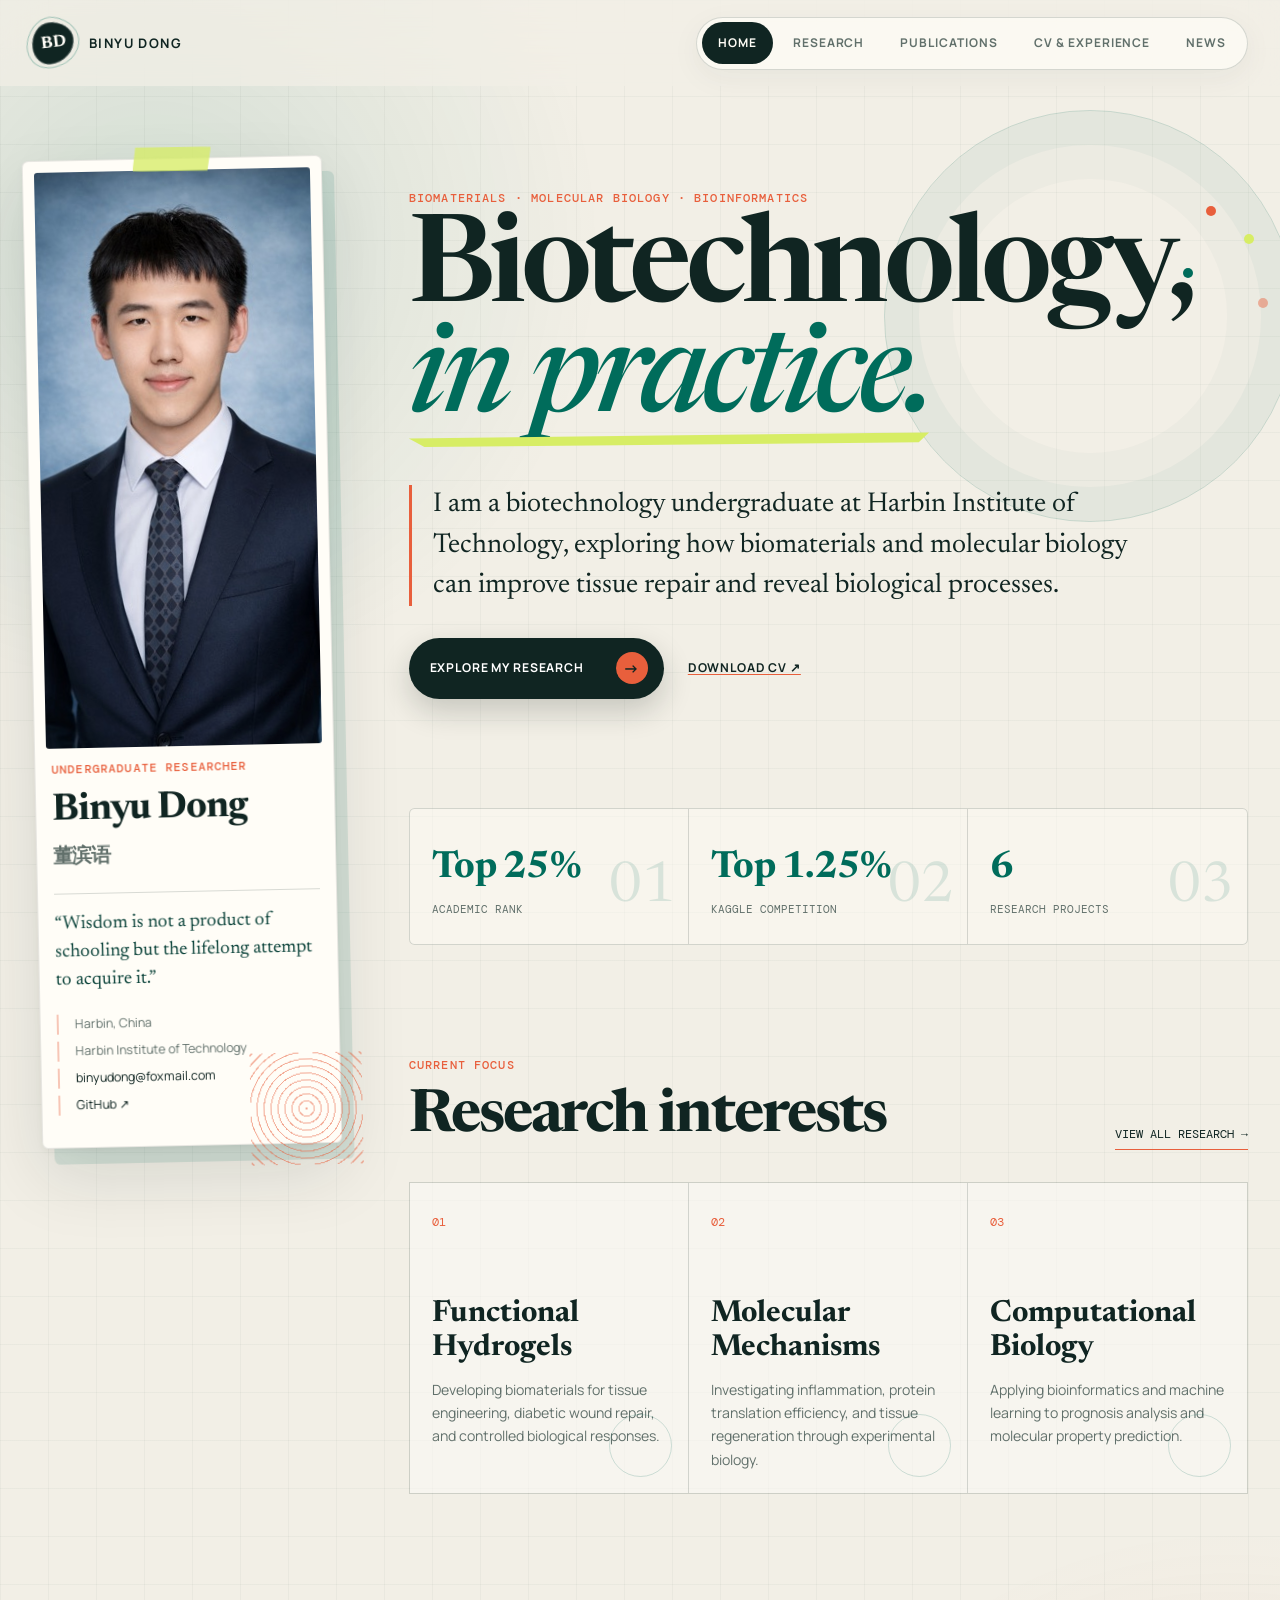
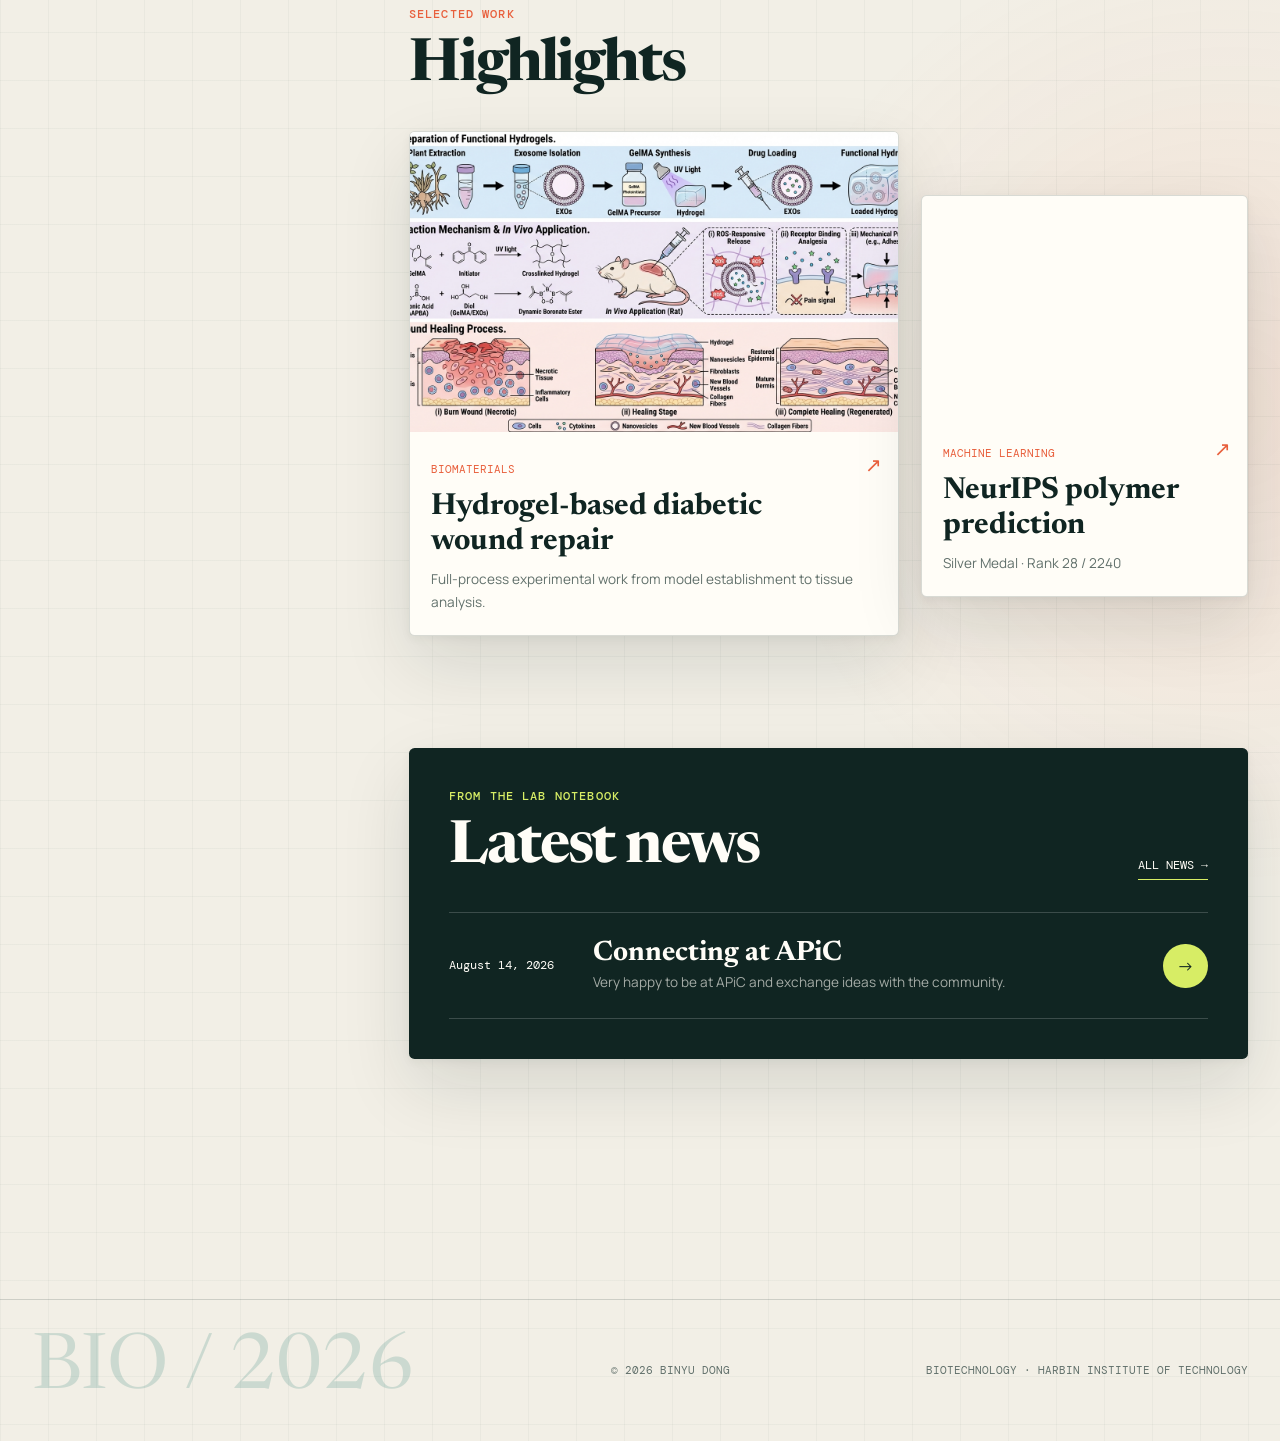
==== index.html @ d3695cc6 "Add research projects from interview deck" ====
<!doctype html>
<html lang="en">
<head>
  <meta charset="utf-8">
  <meta name="viewport" content="width=device-width, initial-scale=1">
  <title>Binyu Dong | Academic Portfolio</title>
  <meta name="description" content="Binyu Dong's academic portfolio in biomaterials, molecular biology, and bioinformatics.">
  <link rel="preconnect" href="https://fonts.googleapis.com">
  <link rel="preconnect" href="https://fonts.gstatic.com" crossorigin>
  <link href="https://fonts.googleapis.com/css2?family=DM+Mono:wght@300;400;500&family=Manrope:wght@400;500;600;700&family=Newsreader:opsz,wght@6..72,500;6..72,600&display=swap" rel="stylesheet">
  <link rel="stylesheet" href="static/css/academicons.css">
  <link rel="stylesheet" href="static/css/design.css">
  <link rel="icon" type="image/svg+xml" href="static/picture/icon.svg">
</head>
<body>
  <a class="skip-link" href="#content">Skip to content</a>
  <header class="site-header">
    <nav class="site-nav" aria-label="Main navigation">
      <a class="site-brand active" href="index.html"><span class="brand-mark">BD</span><span>Binyu Dong</span></a>
      <div class="nav-links">
        <a class="active" href="index.html">Home</a>
        <a href="research.html">Research</a>
        <a href="publications.html">Publications</a>
        <a href="resume.html">CV & Experience</a>
        <a href="news.html">News</a>
      </div>
    </nav>
  </header>

  <main id="content" class="home-shell">
    <aside class="profile-card">
      <img src="static/picture/person-small.jpg" alt="Binyu Dong" width="384" height="576" fetchpriority="high">
      <div>
        <p class="eyebrow">Undergraduate Researcher</p>
        <h2>Binyu Dong<br><span>董滨语</span></h2>
        <p class="profile-quote">“Wisdom is not a product of schooling but the lifelong attempt to acquire it.”</p>
        <ul class="profile-details">
          <li>Harbin, China</li>
          <li>Harbin Institute of Technology</li>
          <li><a href="mailto:binyudong@foxmail.com">binyudong@foxmail.com</a></li>
          <li><a href="https://github.com/eughu">GitHub ↗</a></li>
        </ul>
      </div>
    </aside>

    <article class="home-content">
      <section class="hero">
        <p class="section-kicker">Biomaterials · Molecular Biology · Bioinformatics</p>
        <h1>Biotechnology,<br><em>in practice.</em></h1>
        <p class="hero-lead">I am a biotechnology undergraduate at Harbin Institute of Technology, exploring how biomaterials and molecular biology can improve tissue repair and reveal biological processes.</p>
        <div class="hero-actions">
          <a class="primary-button" href="research.html">Explore my research <span>→</span></a>
          <a class="text-button" href="static/files/Binyu_Dong_CV.pdf">Download CV ↗</a>
        </div>
      </section>

      <section class="stat-strip" aria-label="Academic highlights">
        <div><strong>Top 25%</strong><span>Academic rank</span></div>
        <div><strong>Top 1.25%</strong><span>Kaggle competition</span></div>
        <div><strong>6</strong><span>Research projects</span></div>
      </section>

      <section class="home-section">
        <div class="section-heading">
          <div><p class="section-kicker">Current focus</p><h2>Research interests</h2></div>
          <a href="research.html">View all research →</a>
        </div>
        <div class="interest-grid">
          <article class="interest-card"><span>01</span><h3>Functional Hydrogels</h3><p>Developing biomaterials for tissue engineering, diabetic wound repair, and controlled biological responses.</p></article>
          <article class="interest-card"><span>02</span><h3>Molecular Mechanisms</h3><p>Investigating inflammation, protein translation efficiency, and tissue regeneration through experimental biology.</p></article>
          <article class="interest-card"><span>03</span><h3>Computational Biology</h3><p>Applying bioinformatics and machine learning to prognosis analysis and molecular property prediction.</p></article>
        </div>
      </section>

      <section class="home-section">
        <div class="section-heading">
          <div><p class="section-kicker">Selected work</p><h2>Highlights</h2></div>
        </div>
        <div class="feature-grid">
          <a class="feature-card feature-main" href="research.html#hydrogel">
            <img src="static/picture/hydrogel_experiment.png" alt="Hydrogel wound repair workflow" loading="lazy" decoding="async">
            <div><span>Biomaterials</span><h3>Hydrogel-based diabetic wound repair</h3><p>Full-process experimental work from model establishment to tissue analysis.</p></div>
          </a>
          <a class="feature-card" href="research.html#kaggle">
            <img src="static/picture/kaggle_pipeline.png" alt="Polymer molecular property prediction pipeline" loading="lazy" decoding="async">
            <div><span>Machine Learning</span><h3>NeurIPS polymer prediction</h3><p>Silver Medal · Rank 28 / 2240</p></div>
          </a>
        </div>
      </section>

      <section class="home-section latest-preview">
        <div class="section-heading">
          <div><p class="section-kicker">From the lab notebook</p><h2>Latest news</h2></div>
          <a href="news.html">All news →</a>
        </div>
        <a class="news-preview-card" href="news.html#apic"><time datetime="2026-08-14">August 14, 2026</time><div><h3>Connecting at APiC</h3><p>Very happy to be at APiC and exchange ideas with the community.</p></div><span>→</span></a>
      </section>
    </article>
  </main>

  <footer class="site-footer"><span>© 2026 Binyu Dong</span><span>Biotechnology · Harbin Institute of Technology</span></footer>
  <button id="back-to-top" type="button" aria-label="Back to top">↑ Top</button>
  <script src="static/js/design.js"></script>
</body>
</html>
---- static/css/design.css ----
:root {
  --paper: #f4f0e8; --bright: #fbfaf6; --ink: #17211f; --muted: #68736e;
  --line: #d7d5ca; --teal: #0a675c; --dark-teal: #07473f; --coral: #db6849;
  --display: "Newsreader", Georgia, serif; --sans: "Manrope", sans-serif; --mono: "DM Mono", monospace;
  --shadow: 0 22px 60px rgba(23,33,31,.11);
}
* { box-sizing: border-box; }
html { overflow-x: hidden; scroll-behavior: smooth; background: var(--paper); }
body { overflow-x: hidden; margin: 0; color: var(--ink); background: radial-gradient(circle at 8% 3%,rgba(10,103,92,.1),transparent 25rem),radial-gradient(circle at 95% 72%,rgba(219,104,73,.08),transparent 28rem),var(--paper); font-family: var(--sans); font-size: 17px; line-height: 1.72; }
body::before { position: fixed; inset: 0; z-index: -1; opacity: .32; content: ""; pointer-events: none; background-image: url("data:image/svg+xml,%3Csvg viewBox='0 0 160 160' xmlns='http://www.w3.org/2000/svg'%3E%3Cfilter id='n'%3E%3CfeTurbulence type='fractalNoise' baseFrequency='.8' numOctaves='3' stitchTiles='stitch'/%3E%3C/filter%3E%3Crect width='100%25' height='100%25' filter='url(%23n)' opacity='.08'/%3E%3C/svg%3E"); }
::selection { color: var(--bright); background: var(--teal); }
a { color: var(--teal); text-underline-offset: .2em; }
img { display: block; max-width: 100%; }
.skip-link { position: fixed; top: -5rem; left: 1rem; z-index: 100; padding: .7rem 1rem; color: white; background: var(--ink); }
.skip-link:focus { top: 0; }

.site-header { position: sticky; top: 0; z-index: 20; background: rgba(244,240,232,.88); border-bottom: 1px solid rgba(23,33,31,.1); backdrop-filter: blur(16px); }
.site-nav { display: flex; max-width: 1320px; min-height: 72px; margin: auto; padding: 0 32px; align-items: center; justify-content: space-between; }
.site-brand { display: flex; gap: .75rem; align-items: center; color: var(--ink); font-size: .82rem; font-weight: 700; letter-spacing: .07em; text-decoration: none; text-transform: uppercase; }
.brand-mark { display: grid; width: 2.25rem; height: 2.25rem; place-items: center; color: var(--bright); background: var(--teal); border-radius: 50%; font-family: var(--display); font-size: 1.05rem; letter-spacing: 0; }
.nav-links { display: flex; gap: 2rem; }
.nav-links a { position: relative; padding: 1.35rem 0; color: var(--muted); font-size: .75rem; font-weight: 700; letter-spacing: .08em; text-decoration: none; text-transform: uppercase; }
.nav-links a::after { position: absolute; right: 0; bottom: 0; left: 0; height: 2px; background: var(--coral); content: ""; transform: scaleX(0); transition: transform 180ms ease; }
.nav-links a:hover,.nav-links a.active { color: var(--ink); }
.nav-links a.active::after,.nav-links a:hover::after { transform: scaleX(1); }

.home-shell { display: grid; grid-template-columns: 290px minmax(0,1fr); gap: 5rem; max-width: 1320px; margin: auto; padding: 5rem 32px 8rem; }
.profile-card { position: sticky; top: 6.8rem; align-self: start; overflow: hidden; padding: .85rem 1rem 1.4rem; background: var(--bright); border: 1px solid rgba(23,33,31,.1); border-radius: 10rem 10rem 1.2rem 1.2rem; box-shadow: var(--shadow); }
.profile-card::after { position: absolute; right: -2rem; bottom: -2rem; width: 7rem; height: 7rem; background: repeating-radial-gradient(circle,var(--coral) 0 1px,transparent 1px 7px); content: ""; opacity: .25; }
.profile-card img { width: 100%; aspect-ratio: 1/1.18; object-fit: cover; object-position: center 19%; border-radius: 10rem 10rem .8rem .8rem; }
.profile-card > div { padding: .8rem .3rem 0; }
.profile-card h2 { margin: 0 0 1rem; font-family: var(--display); font-size: 2rem; line-height: 1.12; }
.profile-card h2 span { color: var(--muted); font-size: 1.25rem; }
.eyebrow,.section-kicker { margin: 0 0 .7rem; color: var(--coral); font-family: var(--mono); font-size: .72rem; font-weight: 500; letter-spacing: .1em; line-height: 1.5; text-transform: uppercase; }
.profile-quote { padding-top: 1rem; color: var(--dark-teal); border-top: 1px solid var(--line); font-family: var(--display); font-size: 1.18rem; line-height: 1.5; }
.profile-details { position: relative; z-index: 1; margin: 1.2rem 0 0; padding: 0; list-style: none; color: var(--muted); font-size: .78rem; line-height: 1.6; }
.profile-details li { margin: .45rem 0; }
.profile-details a { color: var(--ink); text-decoration: none; }

.hero { min-height: 590px; padding-top: 1.2rem; }
.hero h1,.page-hero h1 { margin: 0; font-family: var(--display); font-size: clamp(5rem,9vw,8rem); font-weight: 600; letter-spacing: -.045em; line-height: .9; }
.hero h1 em { color: var(--teal); font-weight: 500; }
.hero-lead { max-width: 760px; margin: 3rem 0 2rem; font-family: var(--display); font-size: 1.7rem; line-height: 1.48; }
.hero-actions { display: flex; gap: 1.5rem; align-items: center; }
.primary-button { display: inline-flex; gap: 2rem; align-items: center; justify-content: space-between; padding: .9rem 1rem .9rem 1.3rem; color: white; background: var(--ink); border-radius: 3rem; font-size: .76rem; font-weight: 700; letter-spacing: .07em; text-decoration: none; text-transform: uppercase; box-shadow: 0 12px 30px rgba(23,33,31,.2); }
.primary-button span { display: grid; width: 2rem; height: 2rem; place-items: center; color: var(--ink); background: var(--coral); border-radius: 50%; font-size: 1rem; }
.primary-button:hover { background: var(--teal); }
.text-button { color: var(--ink); font-size: .76rem; font-weight: 700; letter-spacing: .07em; text-transform: uppercase; }
.stat-strip { display: grid; grid-template-columns: repeat(3,1fr); margin: 0 0 7rem; border-block: 1px solid var(--line); }
.stat-strip div { padding: 1.5rem 1rem; border-right: 1px solid var(--line); }
.stat-strip div:last-child { border: 0; }
.stat-strip strong,.stat-strip span { display: block; }
.stat-strip strong { color: var(--teal); font-family: var(--display); font-size: 2rem; }
.stat-strip span { color: var(--muted); font-family: var(--mono); font-size: .7rem; line-height: 1.45; text-transform: uppercase; }
.home-section { margin-bottom: 7rem; }
.section-heading { display: flex; margin-bottom: 2rem; align-items: end; justify-content: space-between; }
.section-heading h2 { margin: 0; font-family: var(--display); font-size: 3.7rem; line-height: 1.08; }
.section-heading > a { color: var(--ink); font-family: var(--mono); font-size: .72rem; text-transform: uppercase; }
.interest-grid { display: grid; grid-template-columns: repeat(3,1fr); gap: 1rem; }
.interest-card { min-height: 260px; padding: 1.4rem; background: rgba(251,250,246,.55); border: 1px solid var(--line); border-radius: 1rem; transition: transform 180ms ease,background 180ms ease; }
.interest-card:hover { background: var(--bright); transform: translateY(-5px); }
.interest-card span { color: var(--coral); font-family: var(--mono); font-size: .72rem; }
.interest-card h3 { margin: 4rem 0 .8rem; font-family: var(--display); font-size: 1.9rem; line-height: 1.1; }
.interest-card p { margin: 0; color: var(--muted); font-size: .88rem; line-height: 1.65; }
.feature-grid { display: grid; grid-template-columns: 1.5fr 1fr; gap: 1rem; }
.feature-card { overflow: hidden; color: var(--ink); background: var(--bright); border: 1px solid var(--line); border-radius: 1rem; text-decoration: none; box-shadow: var(--shadow); }
.feature-card img { width: 100%; height: 220px; object-fit: cover; }
.feature-main img { height: 300px; }
.feature-card div { padding: 1.3rem; }
.feature-card span { color: var(--coral); font-family: var(--mono); font-size: .7rem; text-transform: uppercase; }
.feature-card h3 { margin: .5rem 0; font-family: var(--display); font-size: 1.9rem; line-height: 1.15; }
.feature-card p { margin: 0; color: var(--muted); font-size: .85rem; }
.news-preview-card { display: grid; grid-template-columns: 120px 1fr auto; gap: 1.5rem; padding: 1.5rem 0; align-items: center; color: var(--ink); border-block: 1px solid var(--line); text-decoration: none; }
.news-preview-card time { font-family: var(--mono); font-size: .72rem; }
.news-preview-card h3,.news-preview-card p { margin: 0; }
.news-preview-card h3 { font-family: var(--display); font-size: 1.75rem; line-height: 1.2; }
.news-preview-card p { color: var(--muted); font-size: .85rem; }

.content-shell { max-width: 1220px; margin: auto; padding: 6rem 32px 8rem; }
.page-hero { display: grid; min-height: 330px; padding: 3rem 0; align-content: center; border-bottom: 1px solid var(--line); }
.page-hero h1 { font-size: clamp(5rem,11vw,8.5rem); line-height: .9; }
.page-hero > p:last-child { max-width: 650px; margin: 2rem 0 0 auto; color: var(--muted); font-family: var(--display); font-size: 1.55rem; line-height: 1.5; }
.project { display: grid; grid-template-columns: 210px minmax(0,1fr); gap: 3.5rem; padding: 4.5rem 0; border-bottom: 1px solid var(--line); scroll-margin-top: 80px; }
.project-meta { color: var(--muted); font-family: var(--mono); font-size: 1rem; line-height: 1.65; text-transform: uppercase; }
.project-meta span { display: grid; width: 2.55rem; height: 2.55rem; margin-bottom: 1.15rem; place-items: center; color: white; background: var(--teal); border-radius: 50%; font-size: .82rem; }
.project-meta p { margin: 0 0 .75rem; }
.project-meta strong { color: var(--coral); font-size: .9em; letter-spacing: .02em; }
.project-body h2,.news-entry h2 { margin: 0 0 .8rem; font-family: var(--display); font-size: clamp(2.7rem,5vw,4.4rem); letter-spacing: -.035em; line-height: 1.05; }
.project-role { color: var(--teal); font-family: var(--mono); font-size: .75rem; line-height: 1.55; text-transform: uppercase; }
.project-body > p:not(.project-role),.project-body ul { max-width: 700px; }
.project-body li::marker { color: var(--coral); }
.project-facts { display: grid; grid-template-columns: repeat(2,minmax(0,1fr)); gap: 0; max-width: 820px; margin: 1.5rem 0 0; border: 1px solid var(--line); border-radius: 1rem; overflow: hidden; }
.project-facts p { min-height: 125px; margin: 0; padding: 1.2rem; color: var(--muted); border-right: 1px solid var(--line); border-bottom: 1px solid var(--line); font-size: .9rem; line-height: 1.6; }
.project-facts p:nth-child(2n) { border-right: 0; }
.project-facts p:nth-last-child(-n+2) { border-bottom: 0; }
.project-facts b { display: block; margin-bottom: .45rem; color: var(--coral); font-family: var(--mono); font-size: .68rem; letter-spacing: .07em; text-transform: uppercase; }
.evidence-links { display: flex; gap: .7rem; flex-wrap: wrap; margin-top: 1.25rem; }
.evidence-links a { padding: .55rem .9rem; color: var(--dark-teal); background: rgba(251,250,246,.7); border: 1px solid var(--line); border-radius: 2rem; font-family: var(--mono); font-size: .68rem; text-decoration: none; text-transform: uppercase; }
.evidence-links a:hover { color: white; background: var(--teal); border-color: var(--teal); }
.project-body figure { margin: 2.5rem 0 0; padding: .6rem; background: var(--bright); border: 1px solid var(--line); border-radius: 1rem; box-shadow: var(--shadow); }
.project-body figure img { width: 100%; border-radius: .6rem; }
.project-body figcaption { padding: .8rem .5rem .3rem; color: var(--muted); font-family: var(--mono); font-size: .72rem; line-height: 1.5; }
.resume-hero { grid-template-columns: 1fr auto; align-items: end; }
.resume-hero h1 { font-size: clamp(5rem,10vw,8rem); line-height: .9; }
.resume-section { display: grid; grid-template-columns: 230px 1fr; gap: 3rem; padding: 5rem 0; border-bottom: 1px solid var(--line); }
.resume-label span { color: var(--coral); font-family: var(--mono); font-size: .72rem; }
.resume-label h2 { margin: .5rem 0; font-family: var(--display); font-size: 2.55rem; line-height: 1.1; }
.resume-item { display: grid; grid-template-columns: 1fr auto; gap: 1rem; }
.resume-item h3,.skill-grid h3 { margin: 0; font-family: var(--display); font-size: 2rem; line-height: 1.15; }
.resume-item p { margin: .2rem 0; color: var(--muted); }
.resume-item time { font-family: var(--mono); font-size: .72rem; }
.timeline article { display: grid; grid-template-columns: 190px 1fr; gap: 1.5rem; padding: 1.5rem 0; border-bottom: 1px solid var(--line); }
.timeline article:first-child { padding-top: 0; }
.timeline time { color: var(--coral); font-family: var(--mono); font-size: .72rem; line-height: 1.55; text-transform: uppercase; }
.timeline h3,.timeline p { margin: 0; }
.timeline h3 { font-family: var(--display); font-size: 1.55rem; line-height: 1.2; }
.timeline p { margin-top: .4rem; color: var(--muted); font-size: .88rem; }
.compact-list article { display: grid; grid-template-columns: 1fr 1.4fr; gap: 1rem; padding: 1.2rem 0; border-bottom: 1px solid var(--line); }
.compact-list article:first-child { padding-top: 0; }
.compact-list span { color: var(--muted); font-size: .88rem; }
.skill-grid { display: grid; grid-template-columns: repeat(2,1fr); gap: 1rem; }
.skill-grid article { padding: 1.3rem; background: rgba(251,250,246,.55); border: 1px solid var(--line); border-radius: 1rem; }
.skill-grid p { margin-bottom: 0; color: var(--muted); font-size: .88rem; line-height: 1.65; }
.news-entry { display: grid; grid-template-columns: 180px 1fr; gap: 3rem; padding: 6rem 0; border-bottom: 1px solid var(--line); scroll-margin-top: 80px; }
.news-date time,.news-date span { display: block; font-family: var(--mono); font-size: .72rem; line-height: 1.55; text-transform: uppercase; }
.news-date span { margin-top: .5rem; color: var(--coral); }
.news-entry article > p { max-width: 760px; color: var(--muted); font-size: 1.05rem; }
.news-images { display: grid; grid-template-columns: repeat(2,1fr); gap: 1rem; margin-top: 2rem; }
.news-images img { width: 100%; height: 300px; object-fit: cover; background: var(--bright); border: 1px solid var(--line); border-radius: 1rem; box-shadow: var(--shadow); }
.logo-images img { padding: 2rem; object-fit: contain; }
.news-main-figure { max-width: 940px; margin: 2.5rem 0 0; }
.news-main-figure img { width: 100%; background: var(--bright); border: 1px solid var(--line); border-radius: 1rem; box-shadow: var(--shadow); }
.news-main-figure figcaption { margin-top: .8rem; color: var(--muted); font-family: var(--mono); font-size: .72rem; line-height: 1.55; }
.publication-list { padding: 4.5rem 0 1rem; }
.publication-card { display: grid; grid-template-columns: 150px minmax(0,1fr); gap: 3rem; padding: 2rem 0 3rem; border-bottom: 1px solid var(--line); }
.publication-year { color: var(--coral); font-family: var(--mono); font-size: .78rem; letter-spacing: .08em; line-height: 1.5; text-transform: uppercase; }
.publication-type { display: inline-flex; width: fit-content; margin: 0 0 1rem; padding: .45rem .75rem; color: var(--dark-teal); background: rgba(10,103,92,.09); border: 1px solid rgba(10,103,92,.18); border-radius: 2rem; font-family: var(--mono); font-size: .66rem; letter-spacing: .06em; text-transform: uppercase; }
.publication-body h2,.paper-citation h2 { max-width: 930px; margin: 0 0 1rem; font-family: var(--display); font-size: clamp(2.2rem,4.8vw,4.2rem); letter-spacing: -.035em; line-height: 1.06; }
.publication-body h2 a { color: var(--ink); text-decoration-thickness: 1px; text-underline-offset: .16em; }
.publication-authors,.publication-summary,.publication-note { max-width: 790px; color: var(--muted); }
.publication-authors { margin-top: 0; color: var(--ink); }
.publication-summary { font-size: 1.04rem; }
.paper-actions { display: flex; gap: .75rem; flex-wrap: wrap; margin-top: 1.5rem; }
.paper-actions a { display: inline-flex; align-items: center; min-height: 2.35rem; padding: .52rem .9rem; color: var(--dark-teal); background: rgba(251,250,246,.72); border: 1px solid var(--line); border-radius: 2rem; font-family: var(--mono); font-size: .68rem; letter-spacing: .04em; text-decoration: none; text-transform: uppercase; }
.paper-actions a:hover { color: white; background: var(--teal); border-color: var(--teal); }
.publication-hero .paper-actions { margin-top: 2rem; }
.publication-section { padding: 4.5rem 0; border-bottom: 1px solid var(--line); scroll-margin-top: 80px; }
.paper-citation p { max-width: 850px; }
.key-points { display: grid; grid-template-columns: repeat(3,1fr); gap: 1rem; }
.key-points article { padding: 1.3rem; background: rgba(251,250,246,.58); border: 1px solid var(--line); border-radius: 1rem; }
.key-points span { color: var(--coral); font-family: var(--mono); font-size: .72rem; }
.key-points h3 { margin: 2.5rem 0 .8rem; font-family: var(--display); font-size: 1.8rem; line-height: 1.12; }
.key-points p { margin: 0; color: var(--muted); font-size: .9rem; line-height: 1.65; }
.figure-showcase figure { margin: 0; padding: .65rem; background: var(--bright); border: 1px solid var(--line); border-radius: 1rem; box-shadow: var(--shadow); }
.figure-showcase img { width: 100%; border-radius: .6rem; }
.figure-showcase figcaption { padding: .8rem .35rem .25rem; color: var(--muted); font-family: var(--mono); font-size: .72rem; line-height: 1.55; }
.abstract-panel { max-width: 980px; }
.abstract-panel p:last-child { color: var(--muted); font-family: var(--display); font-size: 1.45rem; line-height: 1.55; }
.site-footer { display: flex; max-width: 1320px; margin: auto; padding: 2rem 32px; justify-content: space-between; color: var(--muted); border-top: 1px solid var(--line); font-family: var(--mono); font-size: .7rem; text-transform: uppercase; }
#back-to-top { position: fixed; right: 1.5rem; bottom: 1.5rem; z-index: 30; display: none; padding: .7rem 1rem; color: white; background: var(--teal); border: 0; border-radius: 3rem; box-shadow: 0 10px 30px rgba(7,71,63,.28); font-family: var(--mono); font-size: .72rem; cursor: pointer; }
.reveal { opacity: 0; transform: translateY(16px); transition: opacity 600ms ease,transform 600ms ease; }
.reveal.in-view { opacity: 1; transform: none; }

@media (max-width: 850px) {
  .site-nav { padding-inline: 20px; }
  .nav-links { gap: 1.2rem; overflow-x: auto; }
  .nav-links a { white-space: nowrap; }
  .home-shell { grid-template-columns: 1fr; gap: 3rem; padding-top: 2rem; }
  .profile-card { position: static; display: grid; grid-template-columns: 140px 1fr; gap: 1rem; border-radius: 1rem; }
  .profile-card::after { display: none; }
  .profile-card img { height: 170px; border-radius: .8rem; }
  .hero { min-height: auto; padding: 2rem 0 5rem; }
  .interest-grid { grid-template-columns: 1fr; }
  .interest-card { min-height: auto; }
  .interest-card h3 { margin-top: 2rem; }
  .project,.resume-section,.news-entry { grid-template-columns: 1fr; gap: 1.5rem; }
  .publication-card { grid-template-columns: 1fr; gap: 1rem; }
  .key-points { grid-template-columns: 1fr; }
  .resume-hero { grid-template-columns: 1fr; gap: 2rem; }
}
@media (max-width: 600px) {
  body { font-size: 16px; line-height: 1.68; }
  .site-nav { display: block; padding: .7rem 1rem 0; }
  .site-brand { margin-bottom: .3rem; }
  .nav-links { gap: 1.3rem; }
  .nav-links a { padding: .65rem 0 .8rem; font-size: .68rem; letter-spacing: .06em; }
  .home-shell,.content-shell { padding-inline: 1rem; }
  .profile-card { grid-template-columns: 95px 1fr; }
  .profile-card img { height: 120px; }
  .profile-card .profile-quote,.profile-card .profile-details { display: none; }
  .hero h1 { font-size: clamp(3rem,14.5vw,3.4rem); line-height: 1; letter-spacing: -.04em; }
  .hero-lead { font-size: 1.35rem; line-height: 1.52; }
  .hero-actions { align-items: start; flex-direction: column; }
  .stat-strip { margin-bottom: 5rem; }
  .stat-strip div { padding: 1rem .4rem; }
  .stat-strip strong { font-size: 1.5rem; line-height: 1.15; }
  .stat-strip span { font-size: .62rem; }
  .feature-grid,.news-images,.skill-grid { grid-template-columns: 1fr; }
  .feature-main img,.feature-card img { height: 210px; }
  .section-heading { gap: 1rem; align-items: start; flex-direction: column; }
  .section-heading h2 { font-size: 2.8rem; line-height: 1.08; }
  .news-preview-card { grid-template-columns: 1fr auto; }
  .news-preview-card time { grid-column: 1/-1; }
  .page-hero { min-height: 260px; padding: 2.5rem 0; }
  .page-hero h1 { font-size: 4rem; line-height: .95; }
  .page-hero > p:last-child { margin-left: 0; font-size: 1.2rem; line-height: 1.5; }
  .project,.resume-section,.news-entry { padding: 3.25rem 0; }
  .publication-section,.publication-list { padding: 3.25rem 0; }
  .project-body h2,.news-entry h2 { overflow-wrap: anywhere; font-size: 2.45rem; line-height: 1.1; }
  .publication-body h2,.paper-citation h2 { overflow-wrap: anywhere; font-size: 2.4rem; line-height: 1.1; }
  .project-facts { grid-template-columns: 1fr; }
  .project-facts p,.project-facts p:nth-child(2n),.project-facts p:nth-last-child(-n+2) { min-height: auto; border-right: 0; border-bottom: 1px solid var(--line); }
  .project-facts p:last-child { border-bottom: 0; }
  .timeline article { grid-template-columns: 1fr; gap: .5rem; }
  .compact-list article { grid-template-columns: 1fr; }
  .news-images img { height: 230px; }
  .site-footer { gap: 1rem; flex-direction: column; }
}
@media (max-width: 420px) {
  .site-nav { display: grid; grid-template-columns: 1fr; padding: .6rem .75rem 0; }
  .site-brand { margin: 0 0 .4rem; font-size: .75rem; }
  .brand-mark { width: 2rem; height: 2rem; }
  .nav-links { display: grid; grid-template-columns: repeat(2,minmax(0,1fr)); gap: 0; width: 100%; overflow: visible; border-top: 1px solid var(--line); }
  .nav-links a { padding: .6rem .25rem; text-align: center; white-space: normal; }
  .hero h1 { font-size: clamp(2.75rem,14vw,3.2rem); overflow-wrap: anywhere; }
  .stat-strip { grid-template-columns: 1fr; }
  .stat-strip div { border-right: 0; border-bottom: 1px solid var(--line); }
  .stat-strip div:last-child { border-bottom: 0; }
}
@media (prefers-reduced-motion: reduce) { *,*::before,*::after { scroll-behavior: auto !important; transition-duration: .01ms !important; } .reveal { opacity: 1; transform: none; } }

/* 2026 visual refresh — an editorial field notebook for life science */
:root {
  --paper: #f2efe6;
  --bright: #fffdf7;
  --ink: #102522;
  --muted: #61706b;
  --line: rgba(16, 37, 34, .16);
  --teal: #006c5b;
  --dark-teal: #063f36;
  --coral: #e85f3c;
  --acid: #d7ed65;
  --shadow: 0 28px 70px rgba(16, 37, 34, .12), 0 3px 10px rgba(16, 37, 34, .05);
}

html::before {
  position: fixed;
  top: 0;
  left: 0;
  z-index: 80;
  width: var(--scroll-progress, 0%);
  height: 3px;
  background: var(--coral);
  content: "";
  pointer-events: none;
}

body {
  background:
    linear-gradient(rgba(16, 37, 34, .035) 1px, transparent 1px),
    linear-gradient(90deg, rgba(16, 37, 34, .035) 1px, transparent 1px),
    radial-gradient(circle at 12% 8%, rgba(0, 108, 91, .13), transparent 28rem),
    radial-gradient(circle at 96% 66%, rgba(232, 95, 60, .1), transparent 30rem),
    var(--paper);
  background-size: 48px 48px, 48px 48px, auto, auto, auto;
}

.site-header {
  border-bottom: 0;
  background: rgba(242, 239, 230, .72);
  backdrop-filter: blur(22px) saturate(125%);
}

.site-nav { min-height: 86px; }
.site-brand { gap: .9rem; letter-spacing: .11em; }
.brand-mark {
  position: relative;
  width: 2.65rem;
  height: 2.65rem;
  background: var(--ink);
  border-radius: 45% 55% 62% 38% / 56% 44% 56% 44%;
  box-shadow: inset 0 0 0 1px rgba(255,255,255,.24);
  transform: rotate(-7deg);
}
.brand-mark::after {
  position: absolute;
  inset: -5px;
  border: 1px solid rgba(0,108,91,.32);
  border-radius: inherit;
  content: "";
  transform: rotate(15deg);
}
.nav-links {
  gap: .25rem;
  padding: .3rem;
  background: rgba(255,253,247,.64);
  border: 1px solid var(--line);
  border-radius: 99px;
  box-shadow: 0 8px 30px rgba(16,37,34,.05);
}
.nav-links a { padding: .65rem 1rem; border-radius: 99px; }
.nav-links a::after { display: none; }
.nav-links a:hover,.nav-links a.active { color: var(--bright); background: var(--ink); }

.home-shell { grid-template-columns: 300px minmax(0,1fr); gap: clamp(3rem,6vw,6.5rem); padding-top: 4.5rem; }
.profile-card {
  overflow: visible;
  padding: .7rem .7rem 1.55rem;
  border-radius: .4rem;
  box-shadow: 12px 16px 0 rgba(0,108,91,.12), var(--shadow);
  transform: rotate(-1.2deg);
}
.profile-card::before {
  position: absolute;
  top: -13px;
  left: 50%;
  z-index: 2;
  width: 78px;
  height: 26px;
  background: rgba(215,237,101,.76);
  content: "";
  transform: translateX(-50%) rotate(2deg);
  clip-path: polygon(3% 8%,100% 0,96% 92%,0 100%);
}
.profile-card::after { right: -1.4rem; bottom: -1.4rem; opacity: .55; }
.profile-card img { aspect-ratio: 4/5; border-radius: .2rem; filter: saturate(.88) contrast(1.04); }
.profile-card h2 { font-size: 2.35rem; letter-spacing: -.03em; }
.profile-details li { padding-left: 1rem; border-left: 2px solid rgba(232,95,60,.35); }

.hero {
  position: relative;
  isolation: isolate;
  min-height: 650px;
  padding-top: 2rem;
}
.hero::before {
  position: absolute;
  top: -3rem;
  right: -3rem;
  z-index: -1;
  width: clamp(220px,32vw,430px);
  aspect-ratio: 1;
  border: 1px solid rgba(0,108,91,.18);
  border-radius: 50%;
  box-shadow: inset 0 0 0 34px rgba(0,108,91,.035), inset 0 0 0 68px rgba(0,108,91,.025);
  content: "";
}
.hero::after {
  position: absolute;
  top: 3rem;
  right: 2rem;
  z-index: -1;
  width: 10px;
  height: 10px;
  background: var(--coral);
  border-radius: 50%;
  box-shadow: 38px 28px 0 var(--acid), -23px 62px 0 var(--teal), 52px 92px 0 rgba(232,95,60,.45);
  content: "";
}
.hero h1,.page-hero h1 { text-wrap: balance; }
.hero h1 { max-width: 900px; font-size: clamp(5.2rem,9.5vw,8.8rem); }
.hero h1 em {
  position: relative;
  display: inline-block;
  color: var(--teal);
}
.hero h1 em::after {
  position: absolute;
  right: 0;
  bottom: -.08em;
  left: 0;
  height: .12em;
  background: var(--acid);
  content: "";
  clip-path: polygon(0 42%,100% 0,98% 68%,3% 100%);
}
.hero-lead { position: relative; padding-left: 1.35rem; border-left: 3px solid var(--coral); }
.primary-button { transition: transform 180ms ease, background 180ms ease, box-shadow 180ms ease; }
.primary-button:hover { box-shadow: 0 16px 34px rgba(0,108,91,.26); transform: translateY(-3px); }
.text-button { text-decoration-color: var(--coral); transition: color 160ms ease; }
.text-button:hover { color: var(--coral); }

.stat-strip { background: rgba(255,253,247,.45); border: 1px solid var(--line); border-radius: .35rem; }
.stat-strip div { position: relative; padding: 1.7rem 1.4rem; }
.stat-strip strong { font-size: 2.35rem; letter-spacing: -.02em; }
.stat-strip div::after { position: absolute; right: .8rem; bottom: .5rem; color: rgba(0,108,91,.13); font-family: var(--display); font-size: 3.5rem; content: "0" counter(stat); }
.stat-strip div:nth-child(1)::after { content: "01"; }
.stat-strip div:nth-child(2)::after { content: "02"; }
.stat-strip div:nth-child(3)::after { content: "03"; }

.section-heading h2 { letter-spacing: -.035em; }
.section-heading > a { padding-bottom: .25rem; border-bottom: 1px solid var(--coral); text-decoration: none; }
.interest-grid { gap: 0; border: 1px solid var(--line); }
.interest-card { position: relative; min-height: 310px; border: 0; border-right: 1px solid var(--line); border-radius: 0; }
.interest-card:last-child { border-right: 0; }
.interest-card::after {
  position: absolute;
  right: 1rem;
  bottom: 1rem;
  width: 3.8rem;
  aspect-ratio: 1;
  border: 1px solid rgba(0,108,91,.18);
  border-radius: 50%;
  content: "";
  transition: background 220ms ease, transform 220ms ease;
}
.interest-card:hover { z-index: 1; background: var(--ink); color: var(--bright); transform: translateY(-8px) rotate(.5deg); box-shadow: var(--shadow); }
.interest-card:hover p { color: rgba(255,253,247,.68); }
.interest-card:hover::after { background: var(--acid); transform: scale(.68); }

.feature-grid { gap: 1.4rem; align-items: start; }
.feature-card { border-radius: .35rem; transition: transform 240ms ease, box-shadow 240ms ease; }
.feature-card:hover { box-shadow: 0 34px 80px rgba(16,37,34,.18); transform: translateY(-8px); }
.feature-card img { transition: filter 280ms ease, transform 500ms cubic-bezier(.2,.8,.2,1); }
.feature-card:hover img { filter: saturate(1.08); transform: scale(1.025); }
.feature-card div { position: relative; }
.feature-card div::after { position: absolute; top: 1rem; right: 1rem; color: var(--coral); font-size: 1.25rem; content: "↗"; }
.feature-card h3 { padding-right: 2rem; }
.feature-card:nth-child(2) { margin-top: 4rem; }

.latest-preview { padding: 2.5rem; background: var(--ink); color: var(--bright); border-radius: .35rem; box-shadow: var(--shadow); }
.latest-preview .section-kicker { color: var(--acid); }
.latest-preview .section-heading > a,.latest-preview .news-preview-card { color: var(--bright); }
.latest-preview .section-heading > a { border-color: var(--acid); }
.latest-preview .news-preview-card { border-color: rgba(255,255,255,.18); }
.latest-preview .news-preview-card p { color: rgba(255,253,247,.62); }
.news-preview-card > span { display: grid; width: 2.8rem; height: 2.8rem; place-items: center; background: var(--acid); border-radius: 50%; color: var(--ink); transition: transform 180ms ease; }
.news-preview-card:hover > span { transform: translateX(5px) rotate(-10deg); }

.content-shell { max-width: 1280px; }
.page-hero { position: relative; isolation: isolate; min-height: 440px; overflow: hidden; }
.page-hero::after {
  position: absolute;
  right: 0;
  bottom: -42%;
  z-index: -1;
  width: min(40vw,440px);
  aspect-ratio: 1;
  border: 1px solid rgba(0,108,91,.2);
  border-radius: 50%;
  box-shadow: inset 0 0 0 48px rgba(0,108,91,.035), inset 0 0 0 96px rgba(0,108,91,.025);
  content: "";
}
.page-hero > p:last-child { padding-left: 1.25rem; border-left: 3px solid var(--coral); }
.project,.resume-section,.news-entry,.publication-card,.publication-section { border-color: var(--line); }
.project-meta span { border-radius: .25rem; transform: rotate(-4deg); box-shadow: 5px 5px 0 var(--acid); }
.project-body figure,.news-main-figure img,.figure-showcase figure { border-radius: .35rem; }
.project-body figure { transition: transform 240ms ease; }
.project-body figure:hover { transform: translateY(-5px); }
.project-facts { background: rgba(255,253,247,.52); border-radius: .35rem; }
.project-facts p { transition: background 180ms ease; }
.project-facts p:hover { background: var(--bright); }

.news-entry:first-of-type { padding-top: 4rem; }
.news-date { position: sticky; top: 7.5rem; align-self: start; padding-left: 1rem; border-left: 2px solid var(--coral); }
.news-entry h2 { max-width: 820px; }
.news-images { grid-template-columns: 1.35fr .85fr; gap: 1.25rem; }
.news-images img { height: 390px; border-radius: .35rem; filter: saturate(.92); transition: filter 240ms ease, transform 240ms ease; }
.news-images img:nth-child(2) { margin-top: 3.5rem; }
.news-images img:hover { z-index: 1; filter: saturate(1.08); transform: translateY(-5px); }
.logo-images { grid-template-columns: repeat(2,1fr); }
.logo-images img:nth-child(2) { margin-top: 0; }

.publication-card { padding-block: 3.5rem; }
.publication-year { font-size: 1rem; }
.publication-body h2 a { text-decoration-color: rgba(232,95,60,.42); transition: color 160ms ease; }
.publication-body h2 a:hover { color: var(--teal); }
.publication-type,.paper-actions a,.evidence-links a { border-radius: .25rem; }
.key-points { gap: 0; border: 1px solid var(--line); }
.key-points article { min-height: 300px; border: 0; border-right: 1px solid var(--line); border-radius: 0; }
.key-points article:last-child { border: 0; }

.skill-grid { gap: 0; border: 1px solid var(--line); }
.skill-grid article { min-height: 210px; border: 0; border-right: 1px solid var(--line); border-bottom: 1px solid var(--line); border-radius: 0; }
.skill-grid article:nth-child(2n) { border-right: 0; }
.skill-grid article:nth-last-child(-n+2) { border-bottom: 0; }
.skill-grid article:hover { background: var(--bright); }
.timeline article,.compact-list article { transition: padding 180ms ease, background 180ms ease; }
.timeline article:hover,.compact-list article:hover { padding-inline: .75rem; background: rgba(255,253,247,.55); }

.site-footer { position: relative; min-height: 120px; align-items: center; }
.site-footer::before { color: rgba(0,108,91,.16); font-family: var(--display); font-size: clamp(2.5rem,6vw,5.5rem); line-height: 1; content: "BIO / 2026"; }
#back-to-top { color: var(--ink); background: var(--acid); border: 1px solid rgba(16,37,34,.18); }
.reveal { transform: translateY(28px); transition: opacity 700ms ease, transform 700ms cubic-bezier(.2,.8,.2,1); }

@media (max-width: 1100px) {
  .site-nav { padding-inline: 20px; }
  .nav-links a { padding-inline: .7rem; font-size: .68rem; }
  .home-shell { grid-template-columns: 1fr; gap: 3.5rem; padding-top: 2.5rem; }
  .profile-card { position: static; display: grid; grid-template-columns: 180px 1fr; gap: 1.4rem; max-width: 720px; border-radius: .35rem; transform: none; }
  .profile-card::after { display: none; }
  .profile-card img { height: 225px; object-fit: cover; }
  .profile-card > div { align-self: center; }
  .hero { min-height: 590px; }
}

@media (max-width: 850px) {
  .site-nav { min-height: 76px; }
  .home-shell { grid-template-columns: 1fr; }
  .profile-card { transform: none; }
  .interest-grid { grid-template-columns: 1fr; }
  .interest-card { border-right: 0; border-bottom: 1px solid var(--line); }
  .interest-card:last-child { border-bottom: 0; }
  .news-date { position: static; }
  .key-points article { border-right: 0; border-bottom: 1px solid var(--line); }
  .key-points article:last-child { border-bottom: 0; }
}

@media (max-width: 600px) {
  body { background-size: 32px 32px, 32px 32px, auto, auto, auto; }
  .site-nav { padding-top: .7rem; }
  .nav-links { gap: .15rem; width: 100%; overflow-x: auto; border-radius: .35rem; }
  .nav-links a { padding: .6rem .7rem; }
  .hero::before { right: -7rem; }
  .hero h1 { font-size: clamp(3.4rem,16vw,4.45rem); }
  .profile-card { box-shadow: 7px 9px 0 rgba(0,108,91,.12), var(--shadow); }
  .feature-card:nth-child(2) { margin-top: 0; }
  .latest-preview { margin-inline: -.25rem; padding: 1.35rem; }
  .page-hero { min-height: 320px; }
  .page-hero h1 { font-size: clamp(3.5rem,17vw,5rem); }
  .news-images { grid-template-columns: 1fr; }
  .news-images img { height: auto; aspect-ratio: 4/3; }
  .news-images img:nth-child(2) { margin-top: 0; }
  .skill-grid { grid-template-columns: 1fr; }
  .skill-grid article,.skill-grid article:nth-child(2n),.skill-grid article:nth-last-child(-n+2) { border-right: 0; border-bottom: 1px solid var(--line); }
  .skill-grid article:last-child { border-bottom: 0; }
  .site-footer::before { content: "BIO / 26"; }
}

@media (max-width: 420px) {
  .nav-links { display: grid; grid-template-columns: repeat(3,minmax(0,1fr)); overflow: visible; border-top: 1px solid var(--line); }
  .nav-links a { padding-inline: .35rem; text-align: center; white-space: normal; }
  .hero h1 { overflow-wrap: normal; font-size: clamp(3.05rem,12.6vw,3.55rem); }
  .stat-strip { grid-template-columns: 1fr; }
}
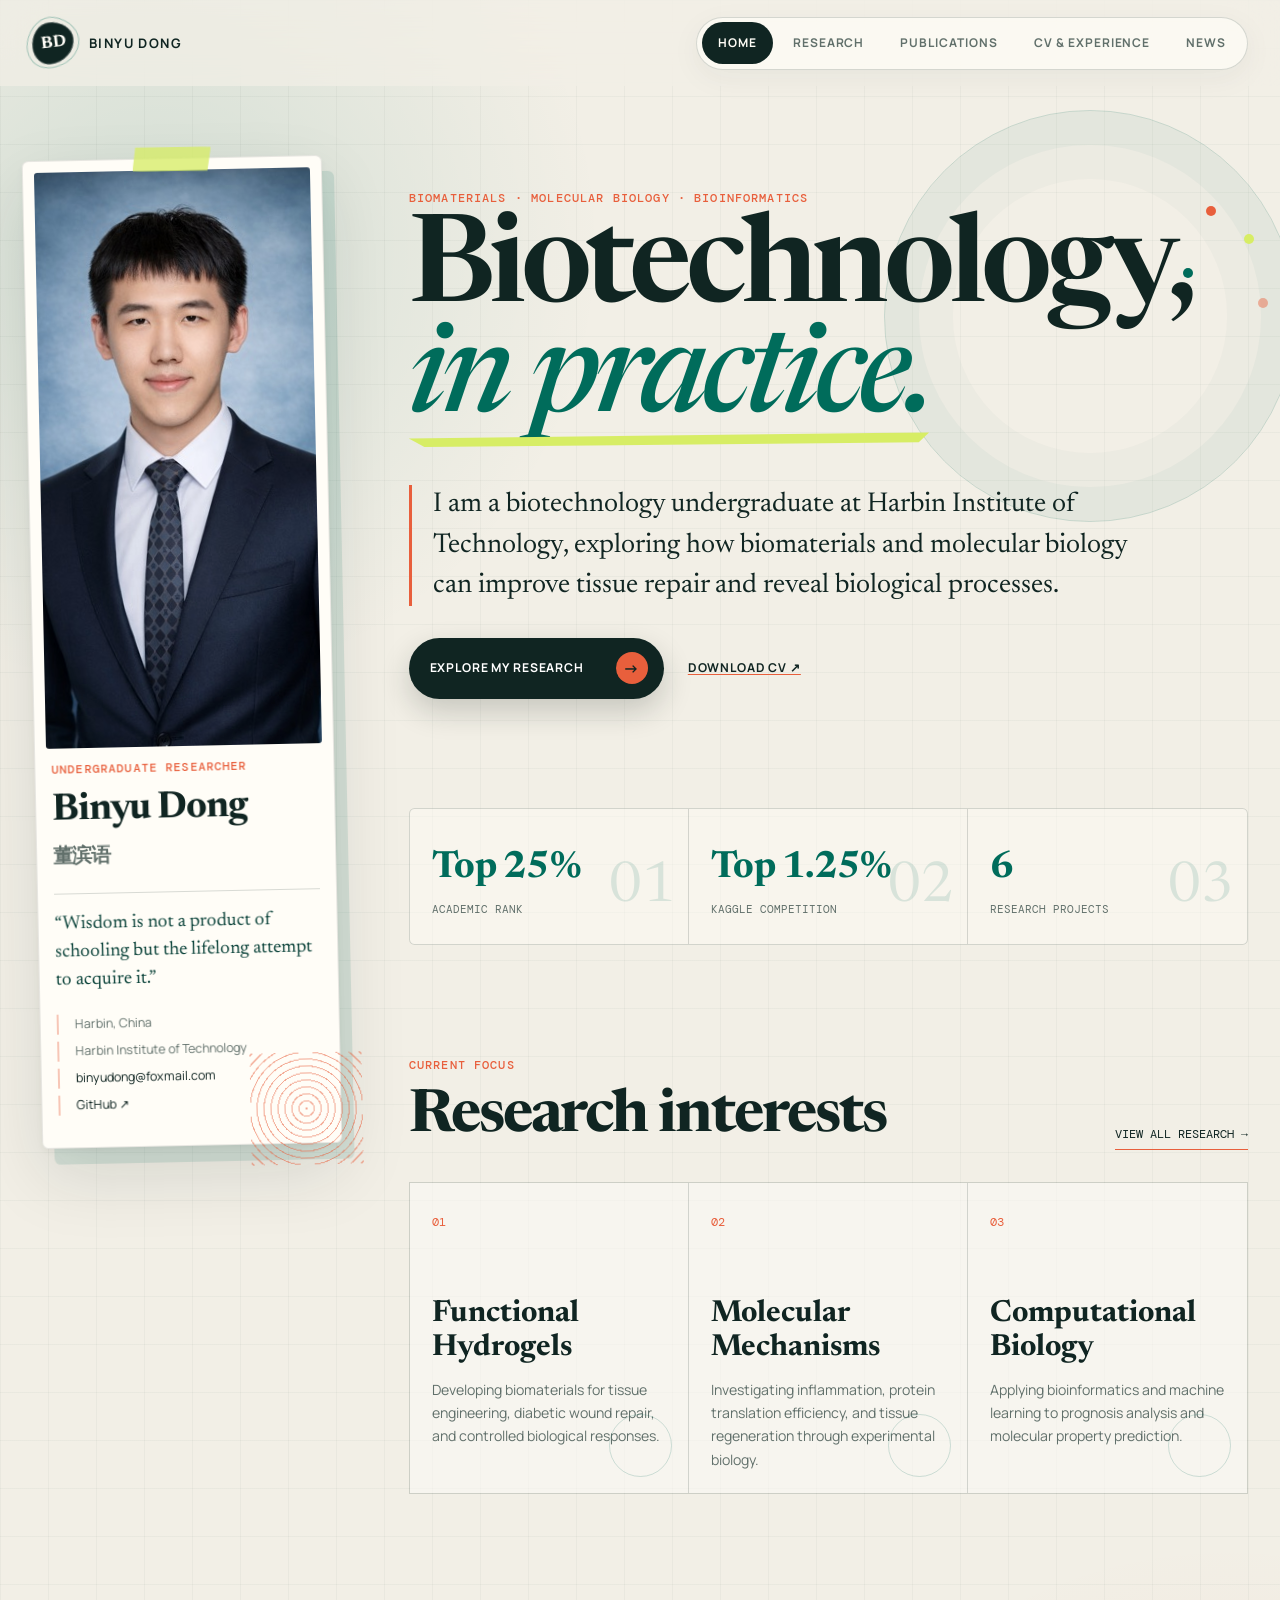
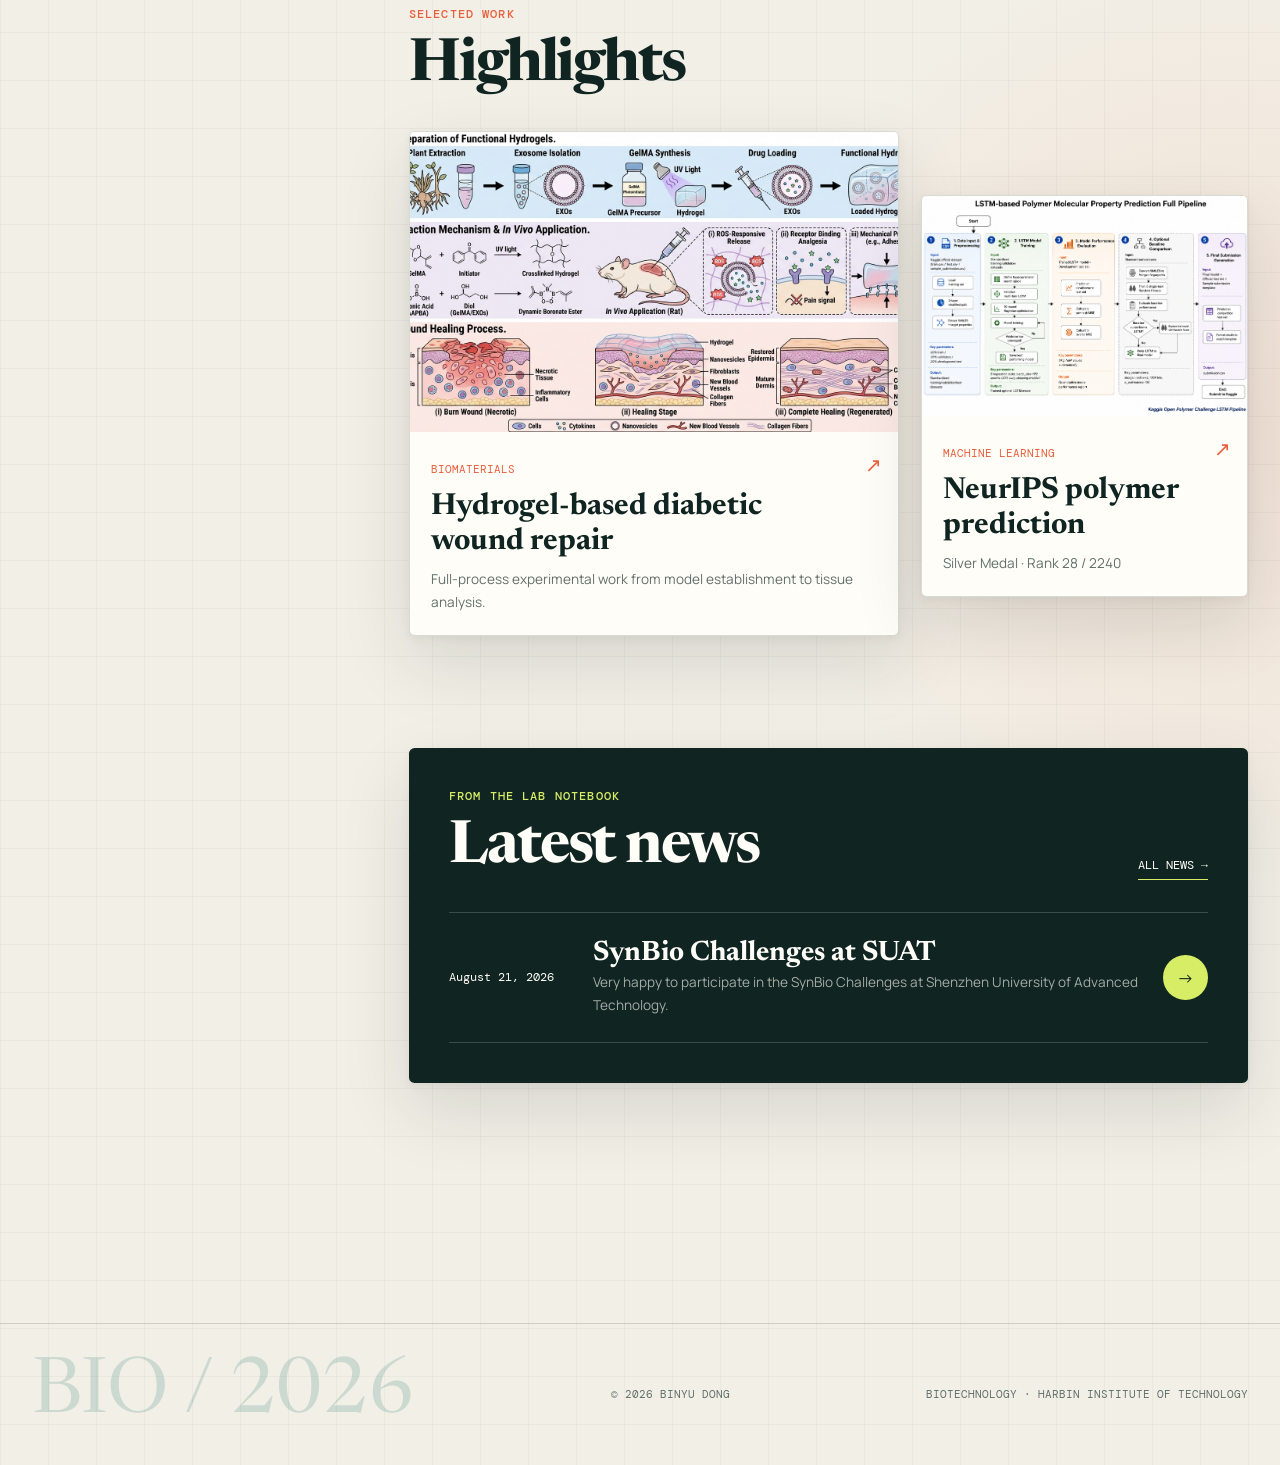
==== commit 4685fc06: "Add SynBio Challenges news and repair APiC photo" ====
--- a/index.html
+++ b/index.html
@@ -93,7 +93,7 @@
           <div><p class="section-kicker">From the lab notebook</p><h2>Latest news</h2></div>
           <a href="news.html">All news →</a>
         </div>
-        <a class="news-preview-card" href="news.html#apic"><time datetime="2026-08-14">August 14, 2026</time><div><h3>Connecting at APiC</h3><p>Very happy to be at APiC and exchange ideas with the community.</p></div><span>→</span></a>
+        <a class="news-preview-card" href="news.html#synbio-challenges"><time datetime="2026-08-21">August 21, 2026</time><div><h3>SynBio Challenges at SUAT</h3><p>Very happy to participate in the SynBio Challenges at Shenzhen University of Advanced Technology.</p></div><span>→</span></a>
       </section>
     </article>
   </main>
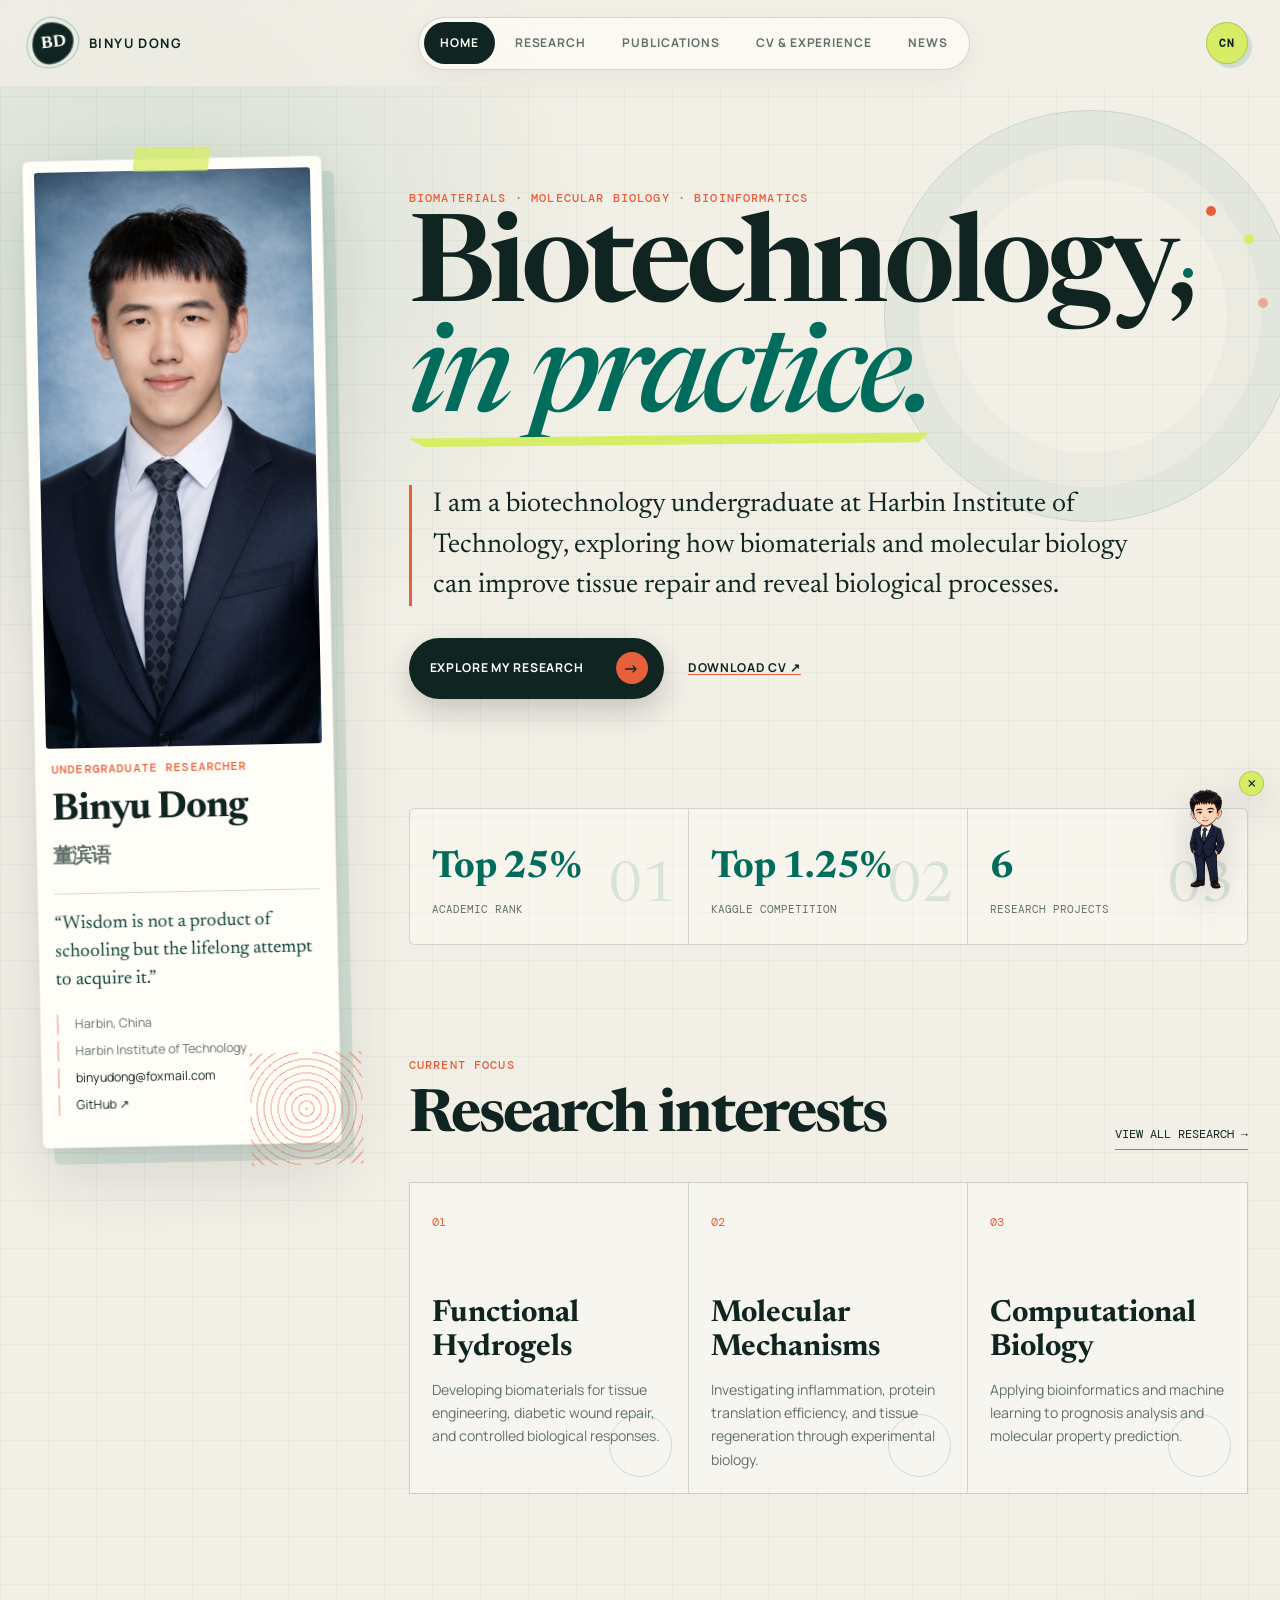
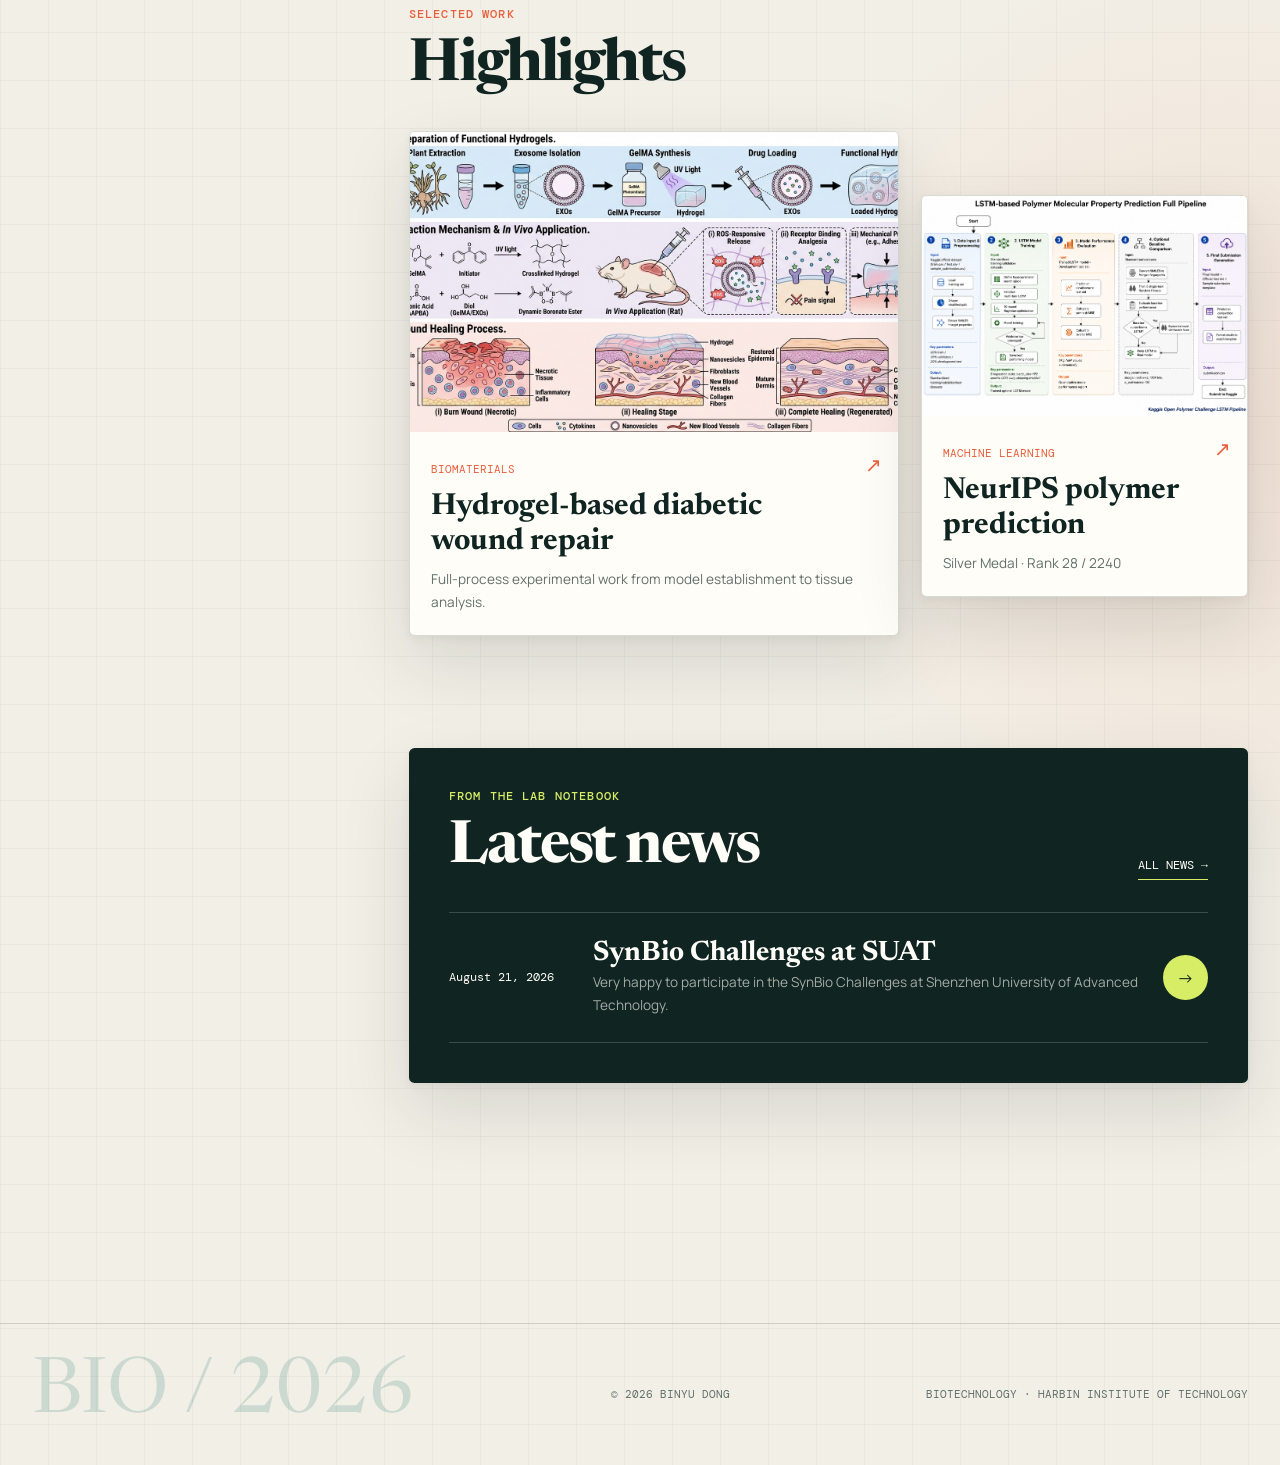
==== commit 9e3461e8: "Add site-wide English Chinese language toggle" ====
--- a/index.html
+++ b/index.html
@@ -100,6 +100,6 @@
 
   <footer class="site-footer"><span>© 2026 Binyu Dong</span><span>Biotechnology · Harbin Institute of Technology</span></footer>
   <button id="back-to-top" type="button" aria-label="Back to top">↑ Top</button>
-  <script src="static/js/design.js"></script>
+  <script src="static/js/i18n.js"></script><script src="static/js/design.js"></script>
 </body>
 </html>
--- a/static/css/design.css
+++ b/static/css/design.css
@@ -301,6 +301,26 @@
 .nav-links a { padding: .65rem 1rem; border-radius: 99px; }
 .nav-links a::after { display: none; }
 .nav-links a:hover,.nav-links a.active { color: var(--bright); background: var(--ink); }
+.language-toggle {
+  display: grid;
+  flex: 0 0 auto;
+  width: 2.65rem;
+  height: 2.65rem;
+  place-items: center;
+  color: var(--ink);
+  background: var(--acid);
+  border: 1px solid rgba(16,37,34,.2);
+  border-radius: 50%;
+  box-shadow: 4px 4px 0 rgba(0,108,91,.14);
+  font-family: var(--mono);
+  font-size: .7rem;
+  font-weight: 800;
+  letter-spacing: .08em;
+  cursor: pointer;
+  transition: transform 160ms ease,box-shadow 160ms ease;
+}
+.language-toggle:hover { transform: translateY(-2px) rotate(-5deg); box-shadow: 6px 7px 0 rgba(0,108,91,.17); }
+.language-toggle:focus-visible { outline: 3px solid var(--coral); outline-offset: 3px; }
 
 .home-shell { grid-template-columns: 300px minmax(0,1fr); gap: clamp(3rem,6vw,6.5rem); padding-top: 4.5rem; }
 .profile-card {
@@ -481,6 +501,134 @@
 .site-footer { position: relative; min-height: 120px; align-items: center; }
 .site-footer::before { color: rgba(0,108,91,.16); font-family: var(--display); font-size: clamp(2.5rem,6vw,5.5rem); line-height: 1; content: "BIO / 2026"; }
 #back-to-top { color: var(--ink); background: var(--acid); border: 1px solid rgba(16,37,34,.18); }
+.has-companion #back-to-top { bottom: 9.3rem; }
+
+.binyu-companion {
+  position: fixed;
+  right: 1rem;
+  bottom: .55rem;
+  z-index: 45;
+  width: 126px;
+  height: 154px;
+  filter: drop-shadow(0 14px 18px rgba(16,37,34,.2));
+}
+.binyu-pet {
+  position: absolute;
+  right: 9px;
+  bottom: 0;
+  width: 96px;
+  height: 104px;
+  padding: 0;
+  overflow: hidden;
+  background: transparent;
+  border: 0;
+  cursor: pointer;
+  transform: translate(var(--look-x,0),var(--look-y,0));
+  transition: transform 120ms ease;
+}
+.binyu-pet:hover { transform: translate(var(--look-x,0),calc(var(--look-y,0) - 5px)) scale(1.03); }
+.binyu-pet:focus-visible { outline: 3px solid var(--coral); outline-offset: 2px; }
+.binyu-pet span {
+  display: block;
+  width: 96px;
+  height: 104px;
+  background-image: url("../picture/binyu-mini-spritesheet.webp");
+  background-repeat: no-repeat;
+  background-size: 768px 1144px;
+  image-rendering: auto;
+}
+.binyu-bubble {
+  position: absolute;
+  right: 14px;
+  bottom: 112px;
+  width: max-content;
+  max-width: min(260px,70vw);
+  padding: .7rem .85rem;
+  color: var(--bright);
+  background: var(--ink);
+  border: 1px solid rgba(255,255,255,.16);
+  border-radius: .75rem .75rem .18rem .75rem;
+  box-shadow: var(--shadow);
+  font-size: .78rem;
+  line-height: 1.45;
+  opacity: 0;
+  pointer-events: none;
+  transform: translateY(7px) scale(.96);
+  transform-origin: right bottom;
+  transition: opacity 180ms ease, transform 180ms ease;
+}
+.binyu-bubble.is-visible { opacity: 1; transform: none; }
+.binyu-close,.binyu-reopen {
+  position: absolute;
+  display: grid;
+  place-items: center;
+  color: var(--ink);
+  background: var(--acid);
+  border: 1px solid rgba(16,37,34,.18);
+  border-radius: 50%;
+  cursor: pointer;
+  font-family: var(--mono);
+}
+.binyu-close { top: 34px; right: 0; width: 25px; height: 25px; font-size: 1rem; }
+.binyu-friends-trigger {
+  position: absolute;
+  right: 88px;
+  bottom: 22px;
+  display: flex;
+  gap: .55rem;
+  align-items: center;
+  width: max-content;
+  padding: .58rem .72rem .55rem .8rem;
+  color: var(--bright);
+  background: var(--ink);
+  border: 1px solid rgba(255,255,255,.18);
+  border-radius: 2rem;
+  box-shadow: 0 10px 26px rgba(16,37,34,.22);
+  font-family: var(--mono);
+  font-size: .68rem;
+  font-weight: 700;
+  letter-spacing: .08em;
+  opacity: 0;
+  pointer-events: none;
+  transform: translateX(10px);
+  transition: opacity 180ms ease,transform 180ms ease;
+}
+.binyu-friends-trigger span { color: var(--acid); font-size: .9rem; }
+.binyu-friends-trigger.is-visible { opacity: 1; pointer-events: auto; transform: none; }
+.binyu-friends {
+  position: absolute;
+  right: 104px;
+  bottom: 65px;
+  display: grid;
+  grid-template-columns: 112px 112px;
+  gap: .65rem;
+  width: 256px;
+  padding: .7rem;
+  color: var(--bright);
+  background: rgba(16,37,34,.96);
+  border: 1px solid rgba(255,255,255,.15);
+  border-radius: .45rem;
+  box-shadow: 0 24px 60px rgba(16,37,34,.32);
+  opacity: 0;
+  pointer-events: none;
+  transform: translateY(12px) scale(.95);
+  transform-origin: right bottom;
+  transition: opacity 220ms ease,transform 220ms cubic-bezier(.2,.8,.2,1);
+}
+.binyu-friends::after { position: absolute; inset: 7px; border: 1px solid rgba(215,237,101,.18); content: ""; pointer-events: none; }
+.binyu-friends.is-visible { opacity: 1; pointer-events: auto; transform: none; }
+.friend-intro { grid-column: 1/-1; display: grid; gap: .18rem; padding: .45rem .45rem .2rem; }
+.friend-intro small { color: var(--acid); font-family: var(--mono); font-size: .58rem; letter-spacing: .16em; }
+.friend-intro strong { font-family: var(--display); font-size: 1rem; font-weight: 600; }
+.binyu-friends figure { position: relative; z-index: 1; margin: 0; padding: .35rem; overflow: hidden; background: var(--bright); border-radius: .25rem; }
+.binyu-friends figure:nth-of-type(2) { transform: rotate(1.5deg); }
+.binyu-friends img { display: block; width: 100%; height: 112px; object-fit: contain; object-position: center bottom; }
+.binyu-friends figcaption { display: grid; gap: .08rem; padding: .35rem .2rem .15rem; color: var(--ink); font-family: var(--mono); font-size: .58rem; font-weight: 800; text-transform: uppercase; }
+.binyu-friends figcaption span { color: var(--teal); font-size: .49rem; font-weight: 600; letter-spacing: .04em; }
+.binyu-reopen { right: 0; bottom: 0; display: none; width: 44px; height: 44px; font-size: .7rem; font-weight: 800; }
+.binyu-companion.is-hidden { width: 44px; height: 44px; }
+.binyu-companion.is-hidden .binyu-pet,.binyu-companion.is-hidden .binyu-close,.binyu-companion.is-hidden .binyu-bubble,.binyu-companion.is-hidden .binyu-friends-trigger,.binyu-companion.is-hidden .binyu-friends { display: none; }
+.binyu-companion.is-hidden .binyu-reopen { display: grid; }
 .reveal { transform: translateY(28px); transition: opacity 700ms ease, transform 700ms cubic-bezier(.2,.8,.2,1); }
 
 @media (max-width: 1100px) {
@@ -509,6 +657,7 @@
 @media (max-width: 600px) {
   body { background-size: 32px 32px, 32px 32px, auto, auto, auto; }
   .site-nav { padding-top: .7rem; }
+  .language-toggle { position: absolute; top: .65rem; right: 1rem; width: 2.35rem; height: 2.35rem; }
   .nav-links { gap: .15rem; width: 100%; overflow-x: auto; border-radius: .35rem; }
   .nav-links a { padding: .6rem .7rem; }
   .hero::before { right: -7rem; }
@@ -525,6 +674,15 @@
   .skill-grid article,.skill-grid article:nth-child(2n),.skill-grid article:nth-last-child(-n+2) { border-right: 0; border-bottom: 1px solid var(--line); }
   .skill-grid article:last-child { border-bottom: 0; }
   .site-footer::before { content: "BIO / 26"; }
+  .binyu-companion { right: .35rem; transform: scale(.88); transform-origin: right bottom; }
+  .binyu-friends { right: 74px; bottom: 82px; }
+  .binyu-friends-trigger { right: 78px; }
+  .has-companion #back-to-top { bottom: 8.2rem; }
+}
+
+@media (prefers-reduced-motion: reduce) {
+  .binyu-pet,.binyu-bubble { transition: none; }
+  .binyu-pet:hover { transform: none; }
 }
 
 @media (max-width: 420px) {
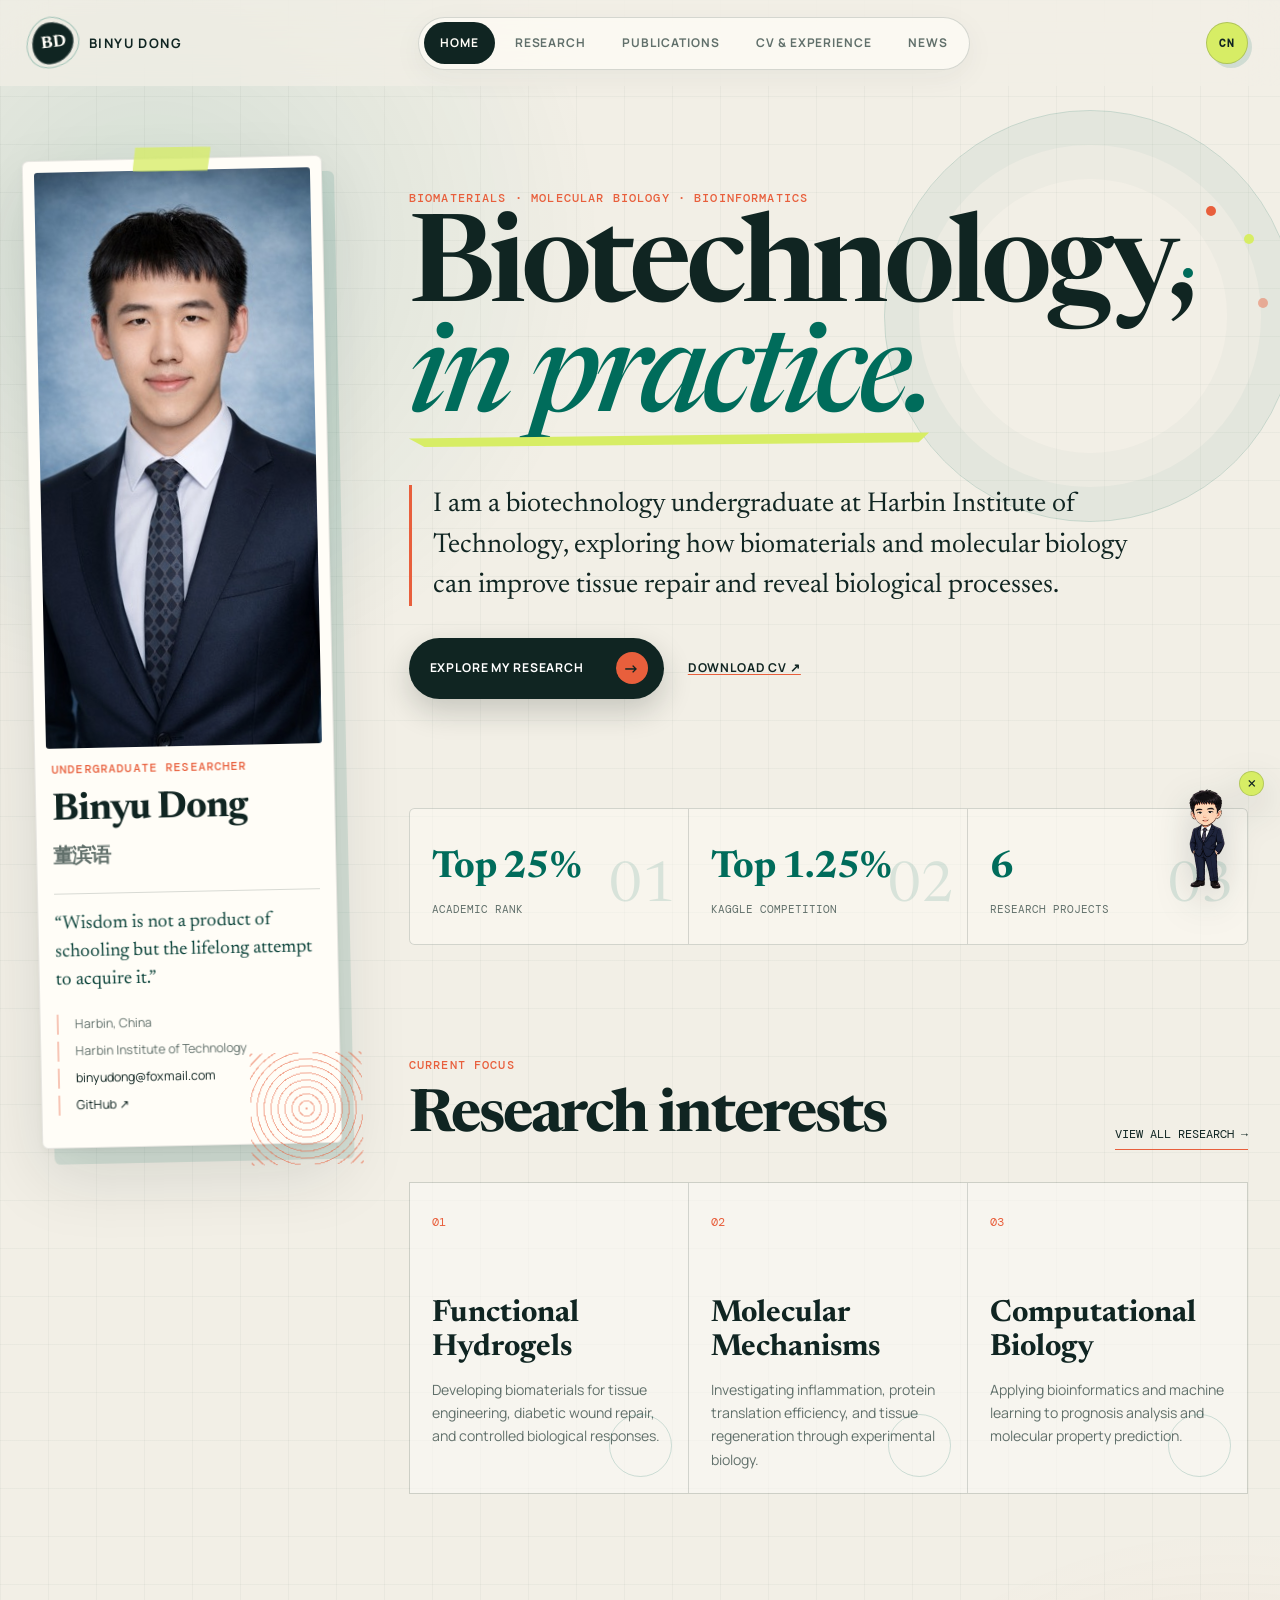
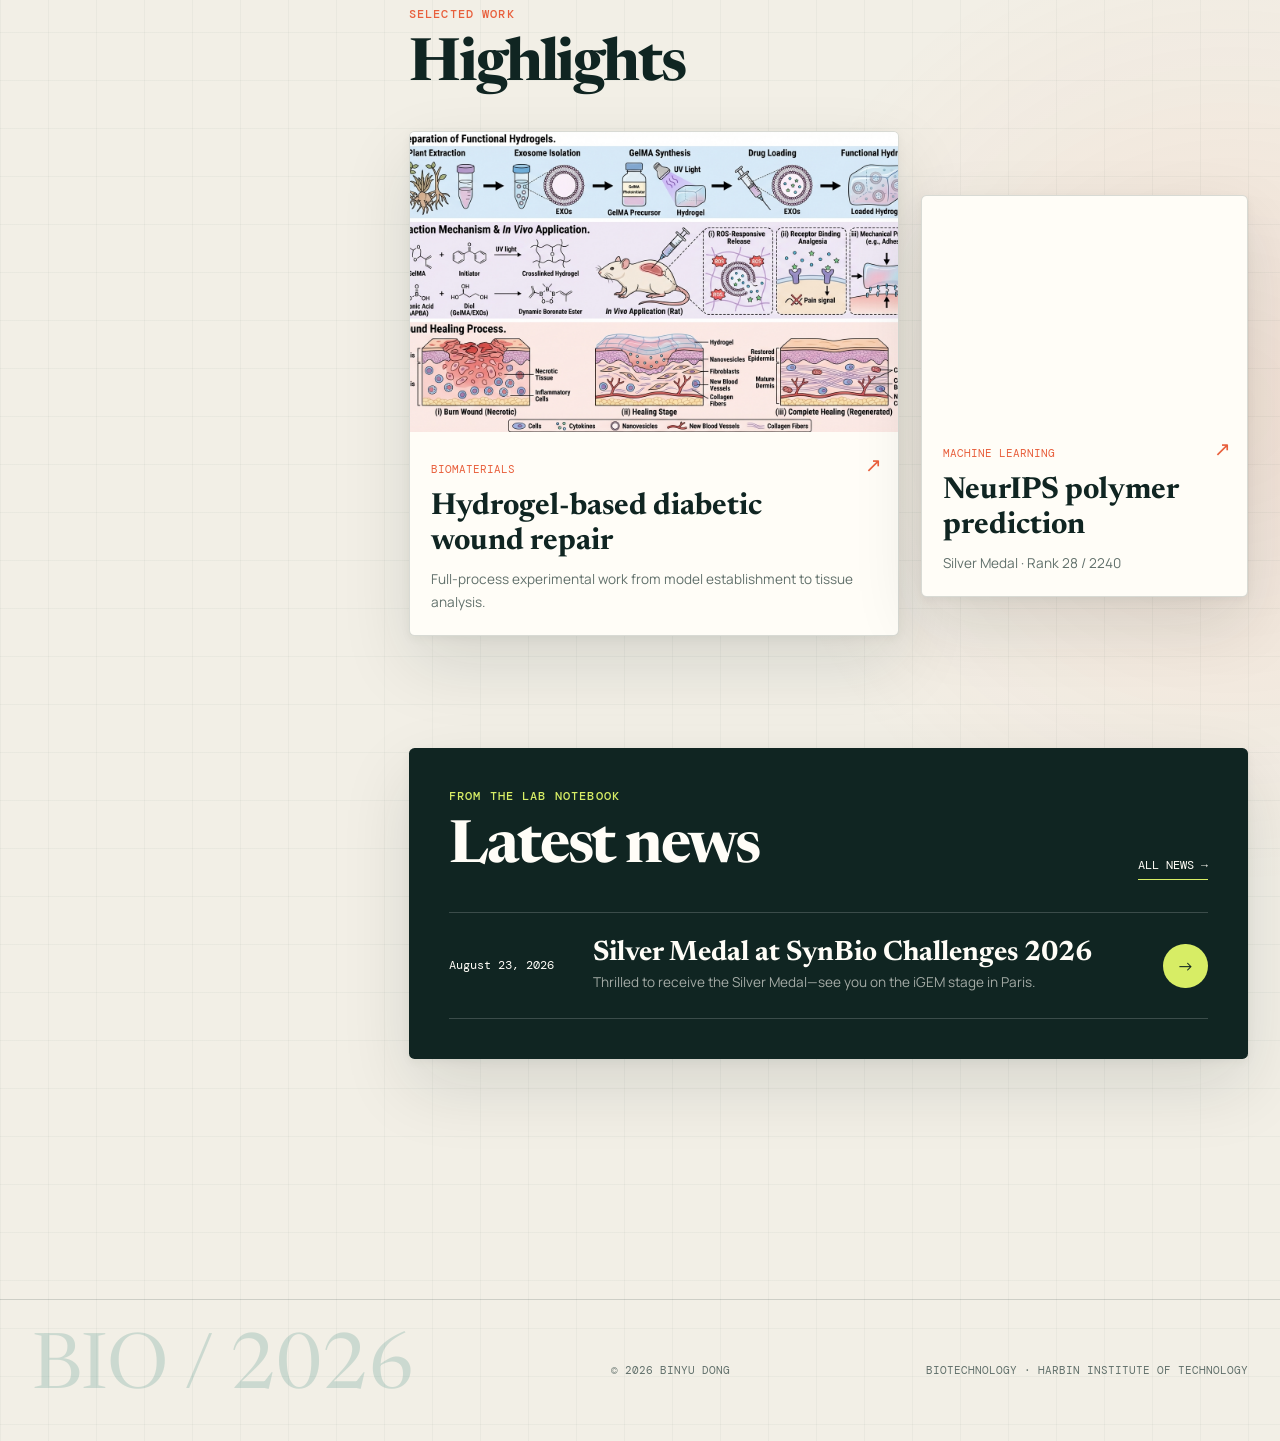
==== commit 2c4e9da4: "Add SynBio Challenges silver medal news" ====
--- a/index.html
+++ b/index.html
@@ -93,7 +93,7 @@
           <div><p class="section-kicker">From the lab notebook</p><h2>Latest news</h2></div>
           <a href="news.html">All news →</a>
         </div>
-        <a class="news-preview-card" href="news.html#synbio-challenges"><time datetime="2026-08-21">August 21, 2026</time><div><h3>SynBio Challenges at SUAT</h3><p>Very happy to participate in the SynBio Challenges at Shenzhen University of Advanced Technology.</p></div><span>→</span></a>
+        <a class="news-preview-card" href="news.html#synbio-silver-medal"><time datetime="2026-08-23">August 23, 2026</time><div><h3>Silver Medal at SynBio Challenges 2026</h3><p>Thrilled to receive the Silver Medal—see you on the iGEM stage in Paris.</p></div><span>→</span></a>
       </section>
     </article>
   </main>
--- a/static/css/design.css
+++ b/static/css/design.css
@@ -131,6 +131,9 @@
 .news-main-figure { max-width: 940px; margin: 2.5rem 0 0; }
 .news-main-figure img { width: 100%; background: var(--bright); border: 1px solid var(--line); border-radius: 1rem; box-shadow: var(--shadow); }
 .news-main-figure figcaption { margin-top: .8rem; color: var(--muted); font-family: var(--mono); font-size: .72rem; line-height: 1.55; }
+.certificate-figure { position: relative; max-width: 940px; aspect-ratio: 1.398/1; margin: 2.5rem 0 0; overflow: hidden; background: var(--bright); border: 1px solid var(--line); border-radius: 1rem; box-shadow: var(--shadow); }
+.certificate-figure img { position: absolute; top: 50%; left: 50%; width: auto; max-width: none; height: 140%; transform: translate(-50%,-50%) rotate(-90deg); }
+.certificate-figure figcaption { position: absolute; right: .75rem; bottom: .75rem; padding: .5rem .7rem; color: var(--bright); background: rgba(16,37,34,.9); border-radius: .25rem; font-family: var(--mono); font-size: .65rem; letter-spacing: .04em; }
 .publication-list { padding: 4.5rem 0 1rem; }
 .publication-card { display: grid; grid-template-columns: 150px minmax(0,1fr); gap: 3rem; padding: 2rem 0 3rem; border-bottom: 1px solid var(--line); }
 .publication-year { color: var(--coral); font-family: var(--mono); font-size: .78rem; letter-spacing: .08em; line-height: 1.5; text-transform: uppercase; }
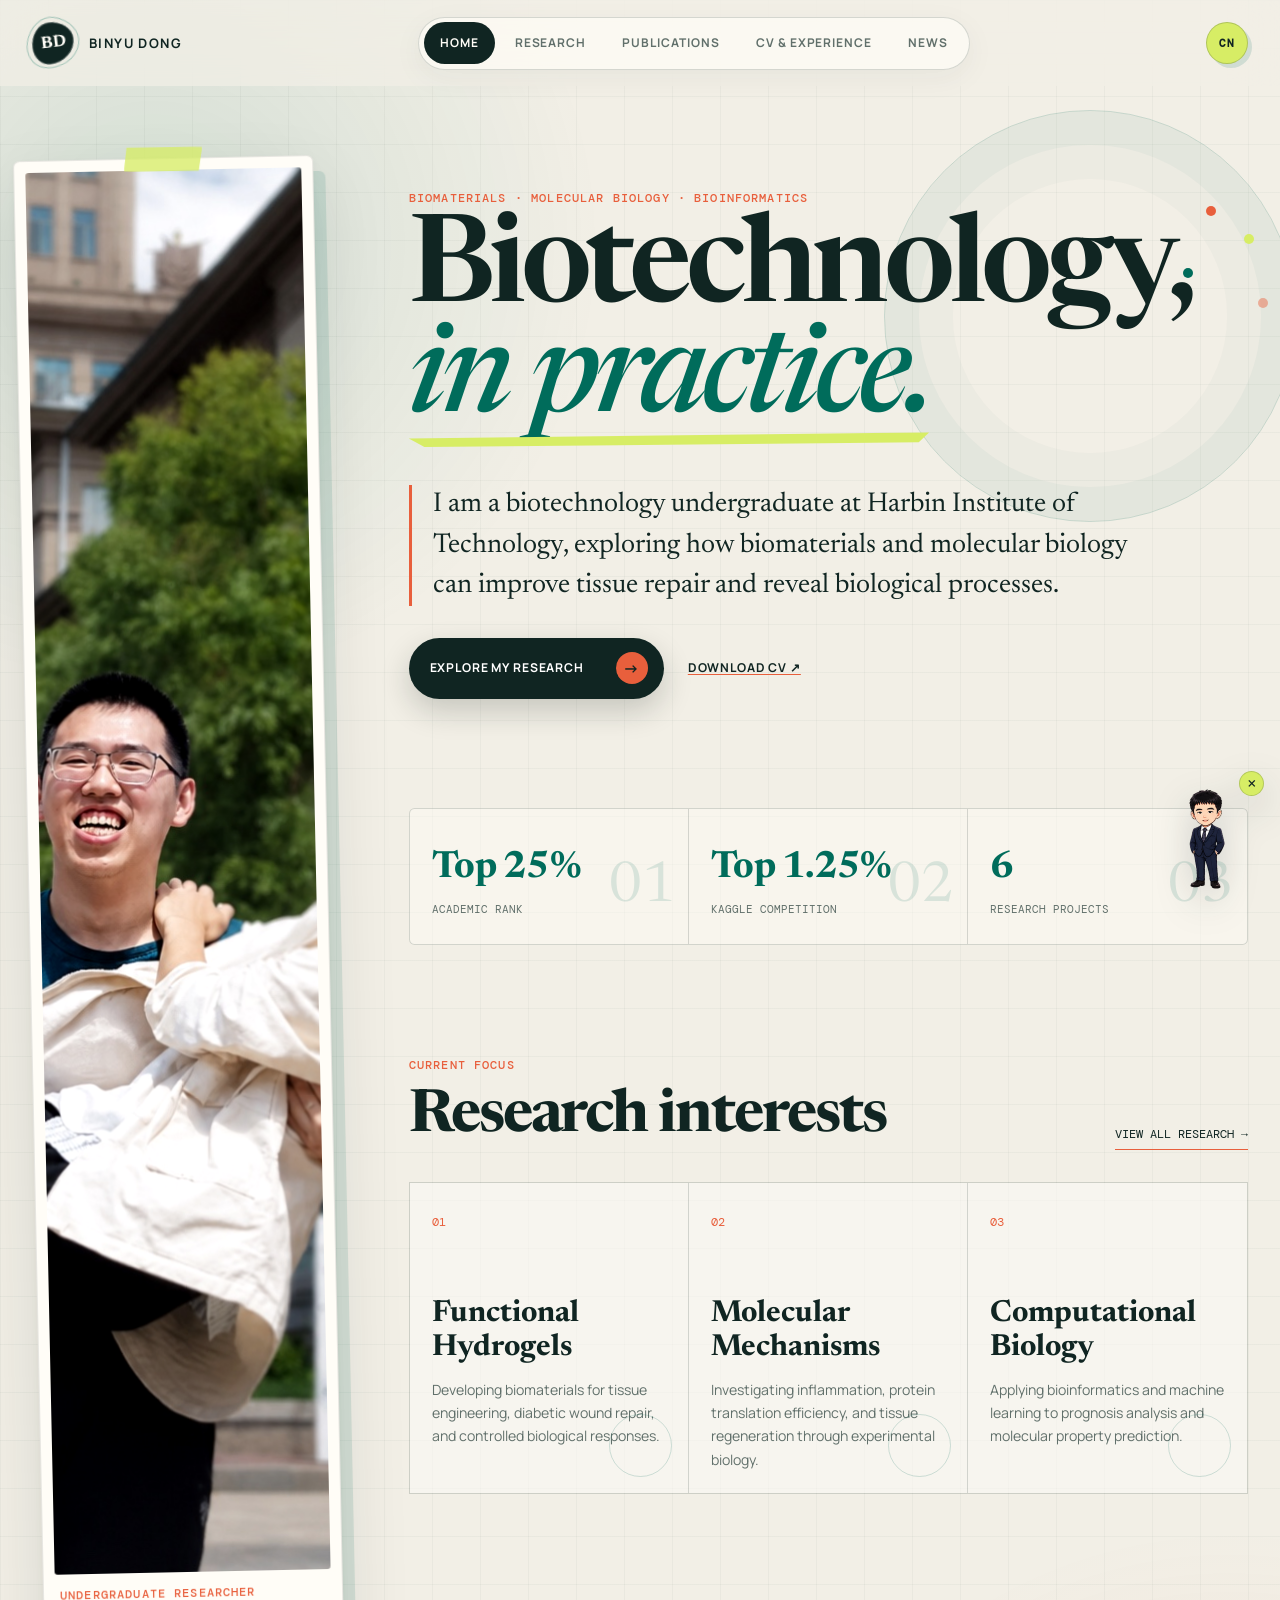
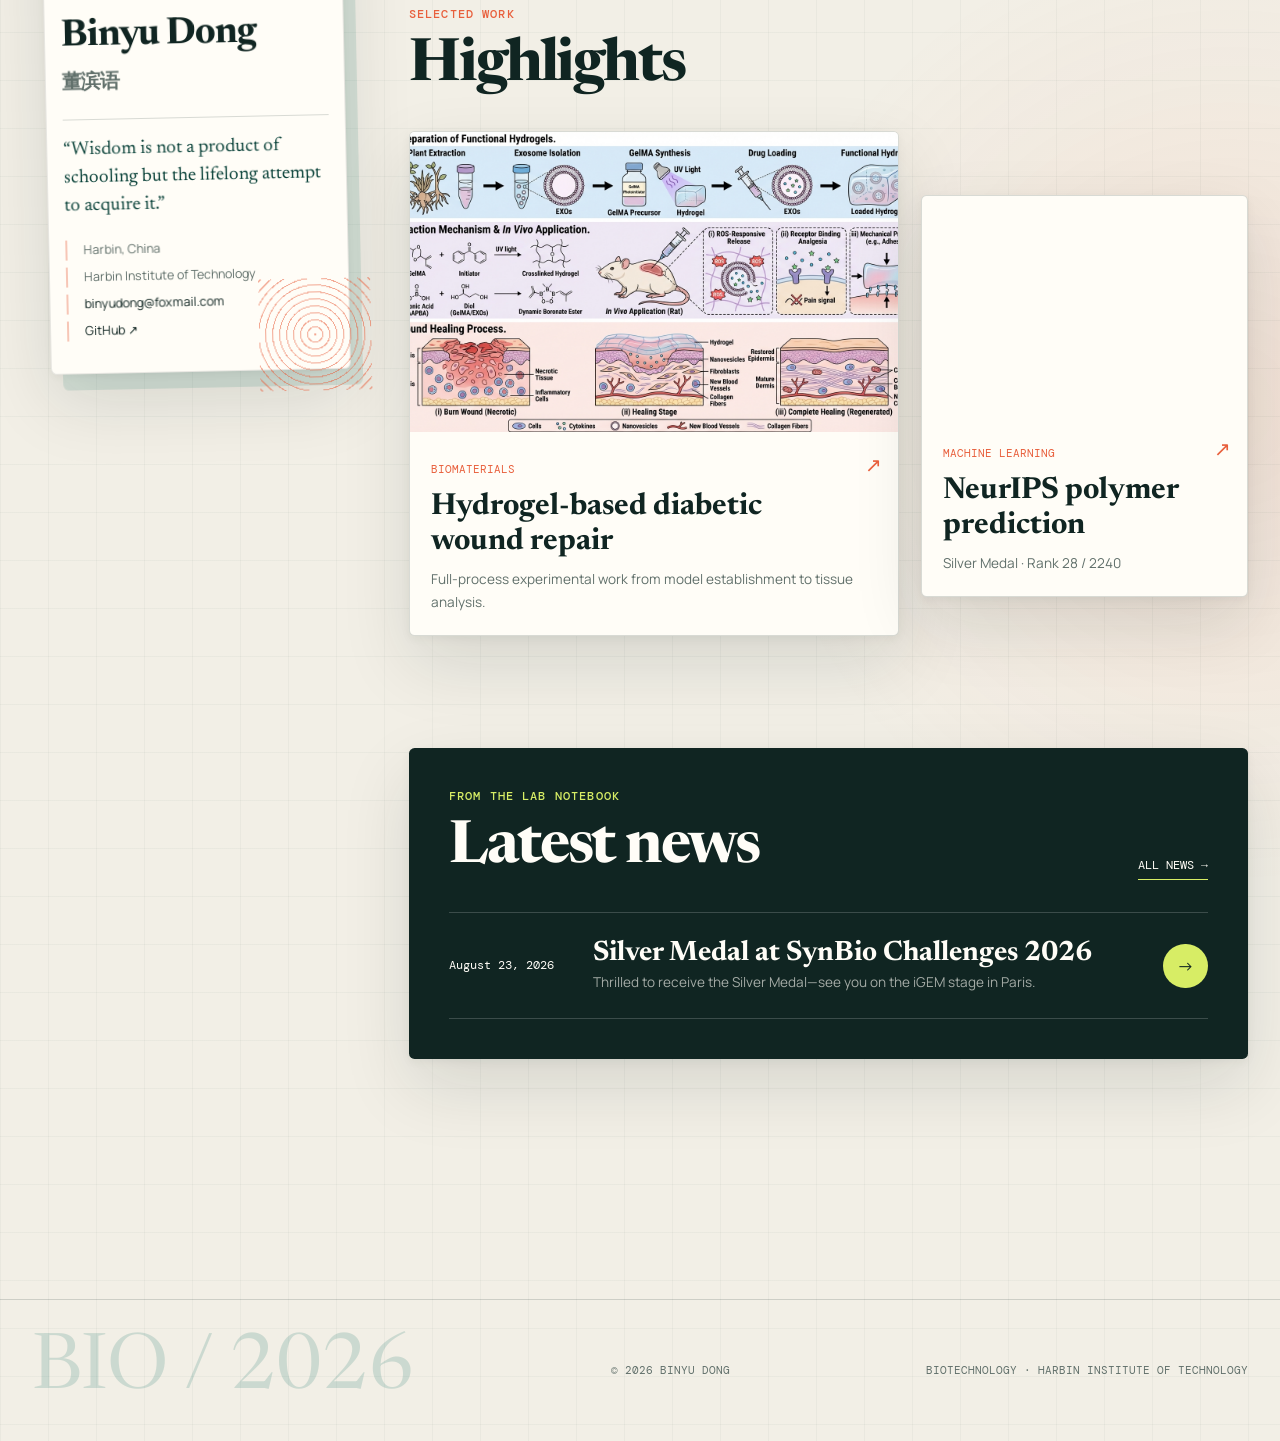
==== commit ed54b37b: "Update homepage portrait with natural group photo" ====
--- a/index.html
+++ b/index.html
@@ -29,7 +29,7 @@
 
   <main id="content" class="home-shell">
     <aside class="profile-card">
-      <img src="static/picture/person-small.jpg" alt="Binyu Dong" width="384" height="576" fetchpriority="high">
+      <img src="static/picture/person-natural.jpg" alt="Binyu Dong with friends on the HIT campus" width="1122" height="1402" fetchpriority="high">
       <div>
         <p class="eyebrow">Undergraduate Researcher</p>
         <h2>Binyu Dong<br><span>董滨语</span></h2>
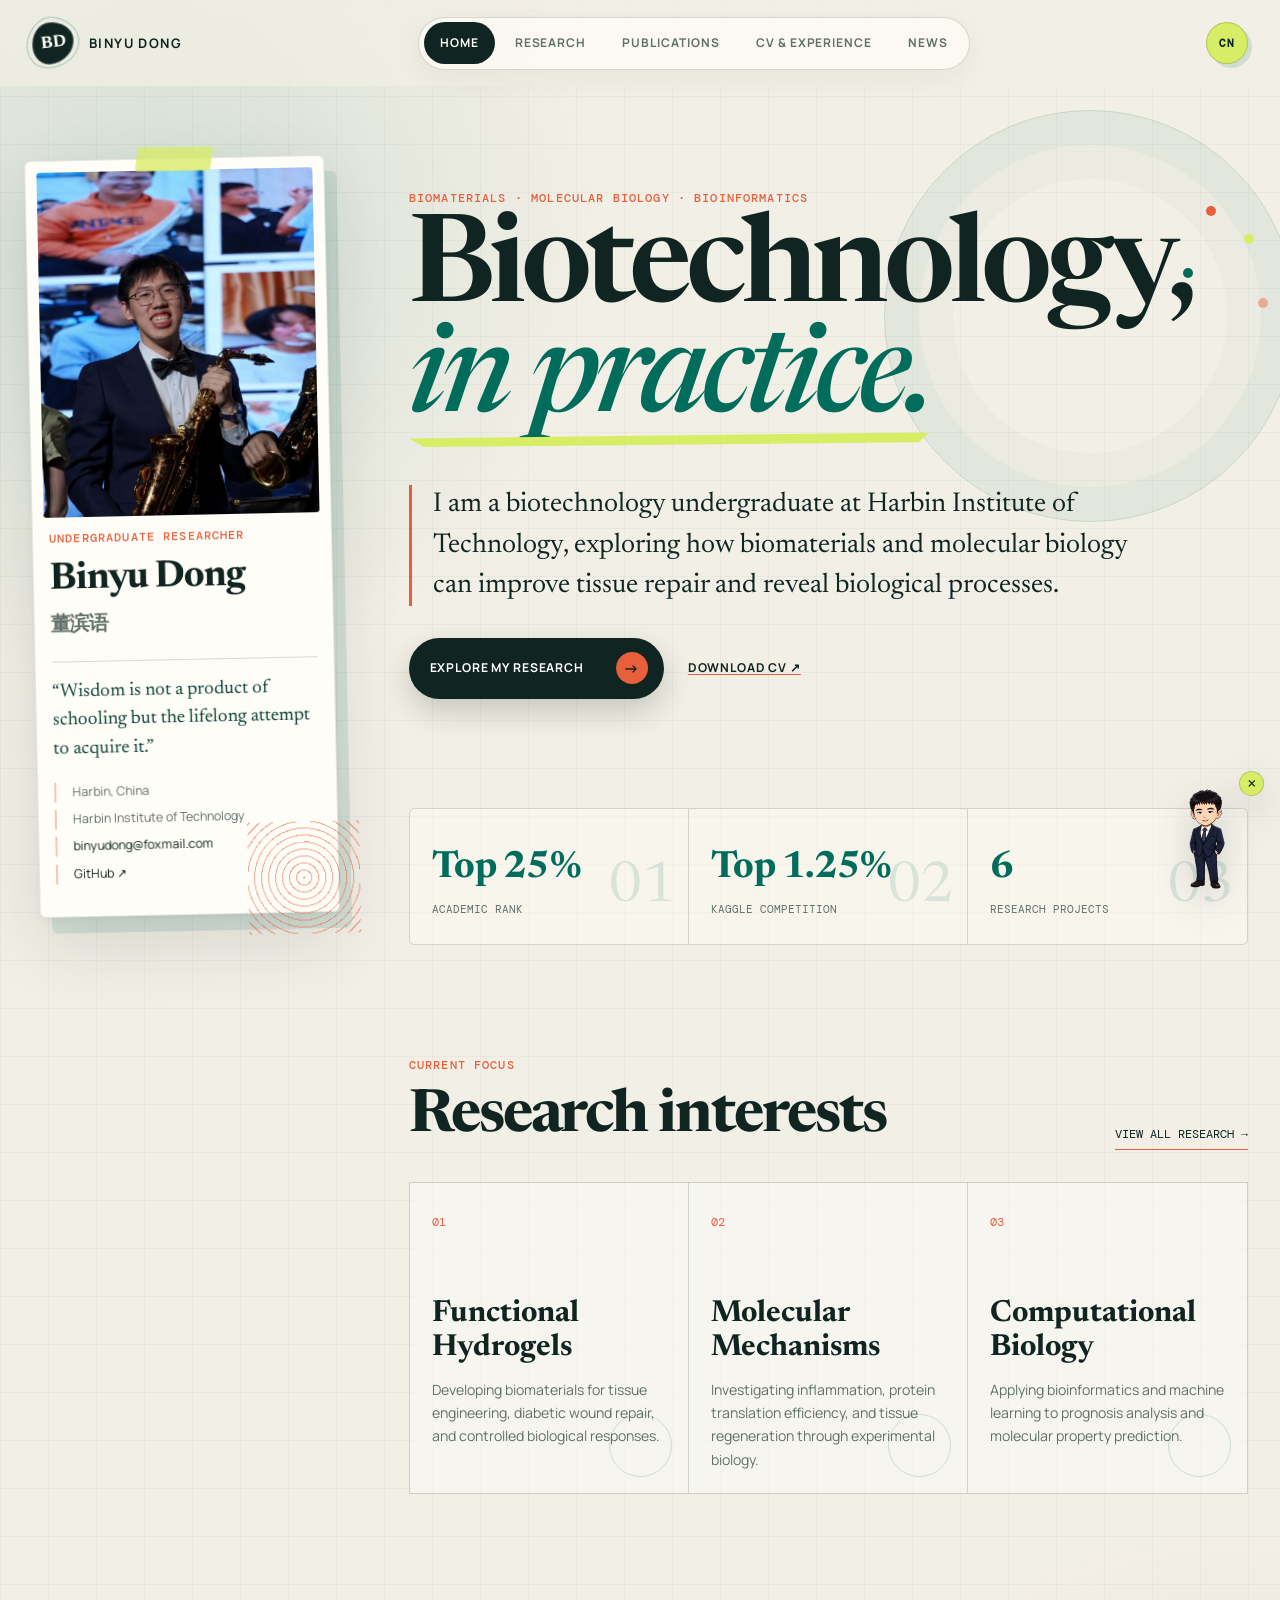
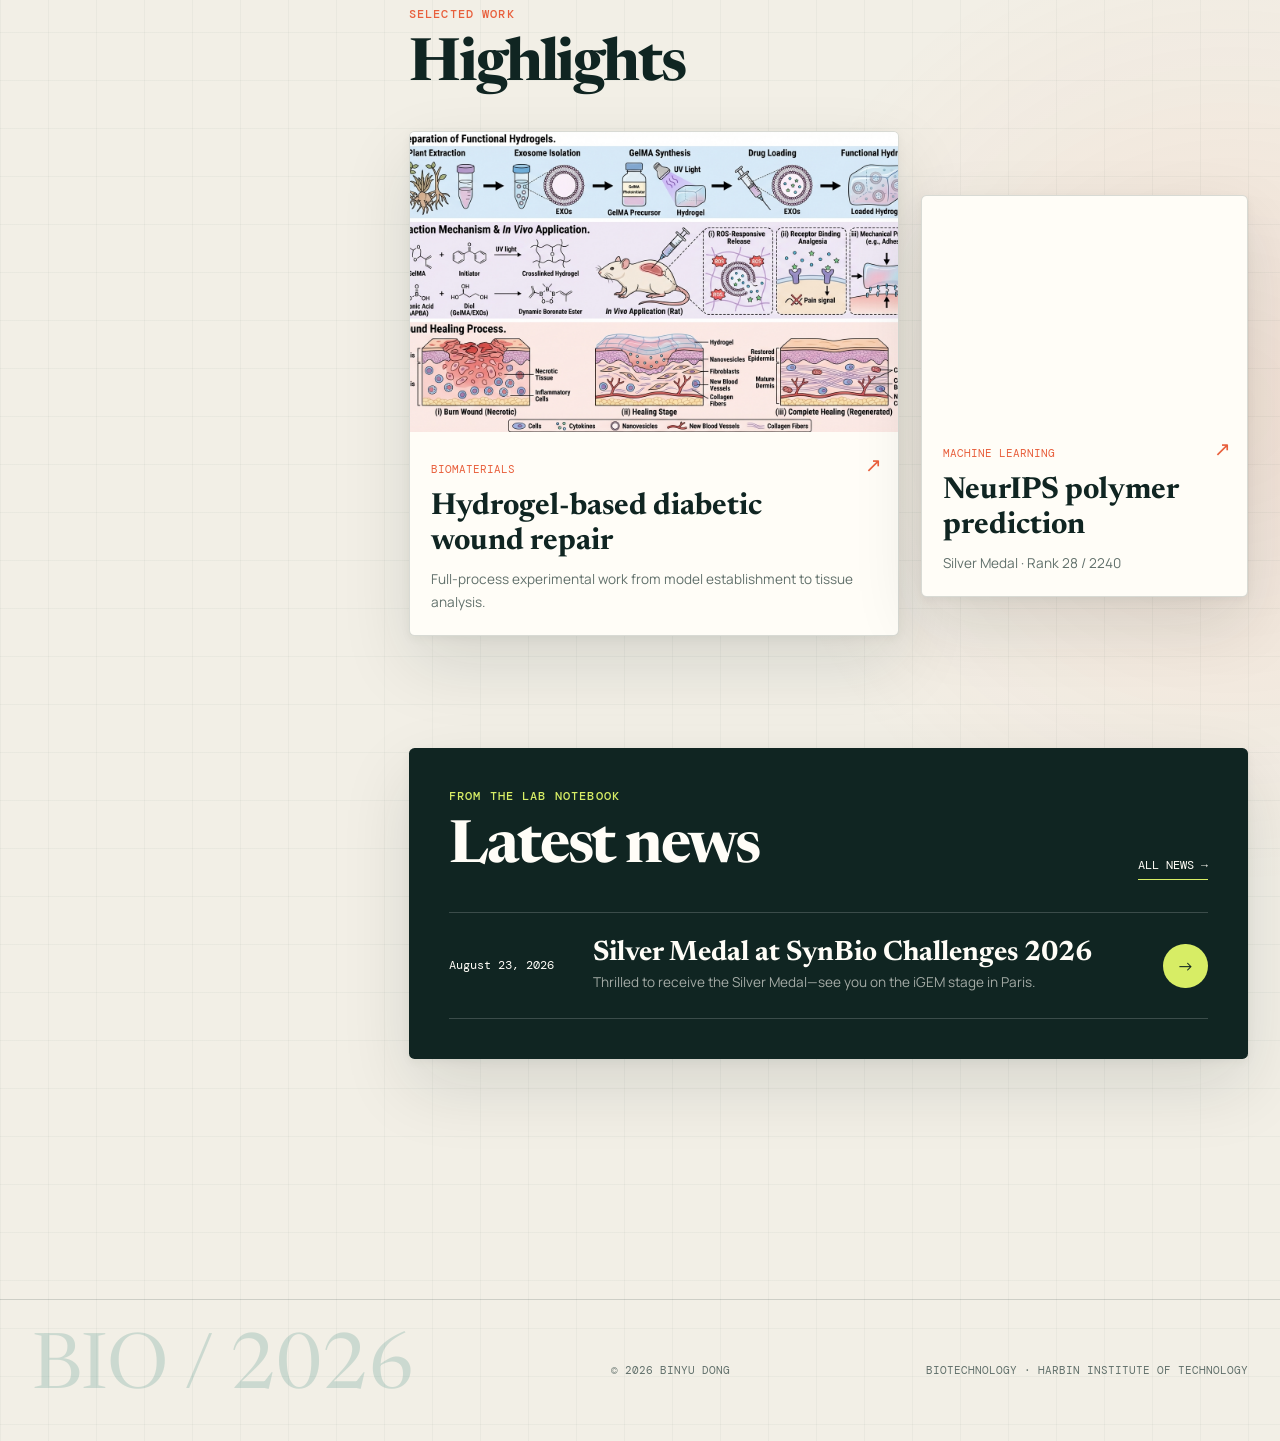
==== commit bfbc867a: "Use natural saxophone portrait on homepage" ====
--- a/index.html
+++ b/index.html
@@ -29,7 +29,7 @@
 
   <main id="content" class="home-shell">
     <aside class="profile-card">
-      <img src="static/picture/person-natural.jpg" alt="Binyu Dong with friends on the HIT campus" width="1122" height="1402" fetchpriority="high">
+      <img src="static/picture/person-natural.jpg" alt="Binyu Dong holding a saxophone on stage" width="930" height="1400" fetchpriority="high">
       <div>
         <p class="eyebrow">Undergraduate Researcher</p>
         <h2>Binyu Dong<br><span>董滨语</span></h2>
--- a/static/css/design.css
+++ b/static/css/design.css
@@ -346,7 +346,7 @@
   clip-path: polygon(3% 8%,100% 0,96% 92%,0 100%);
 }
 .profile-card::after { right: -1.4rem; bottom: -1.4rem; opacity: .55; }
-.profile-card img { aspect-ratio: 4/5; border-radius: .2rem; filter: saturate(.88) contrast(1.04); }
+.profile-card img { height: auto; aspect-ratio: 4/5; object-position: center 42%; border-radius: .2rem; filter: saturate(.88) contrast(1.04); }
 .profile-card h2 { font-size: 2.35rem; letter-spacing: -.03em; }
 .profile-details li { padding-left: 1rem; border-left: 2px solid rgba(232,95,60,.35); }
 
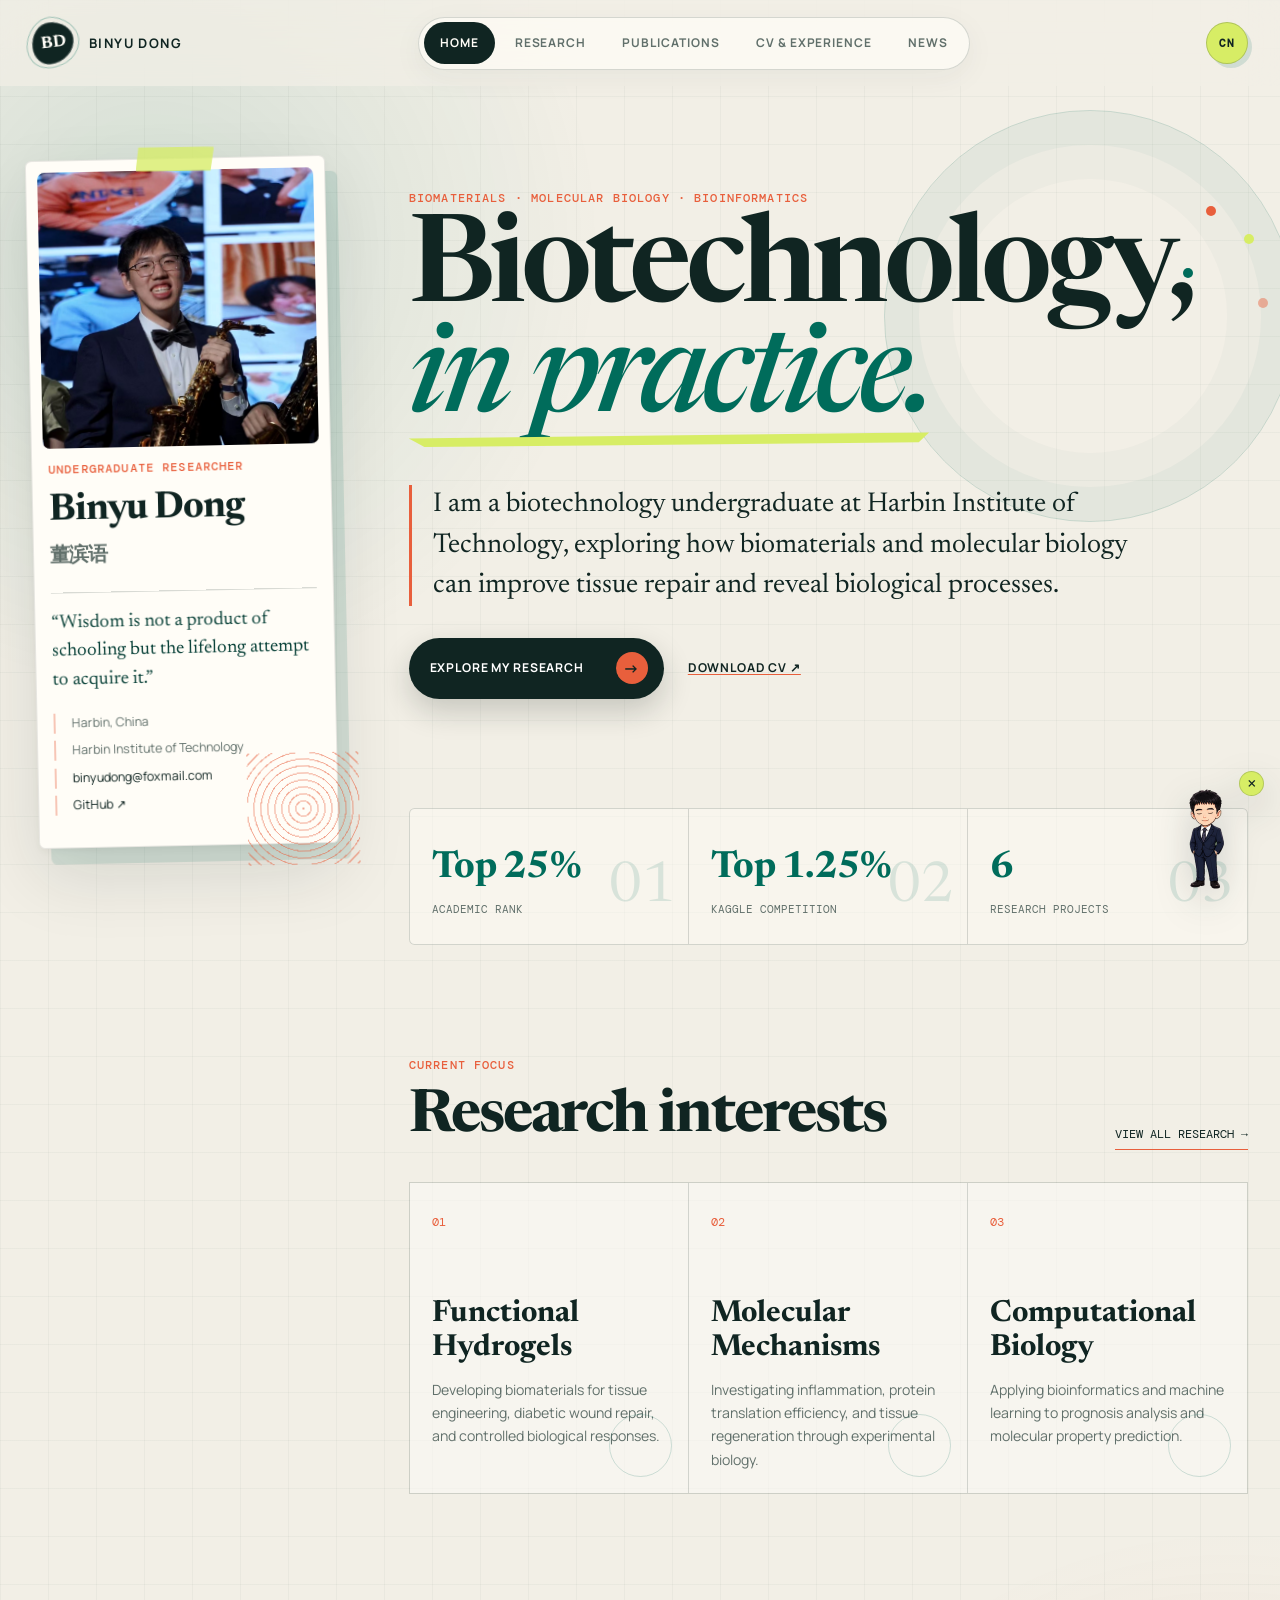
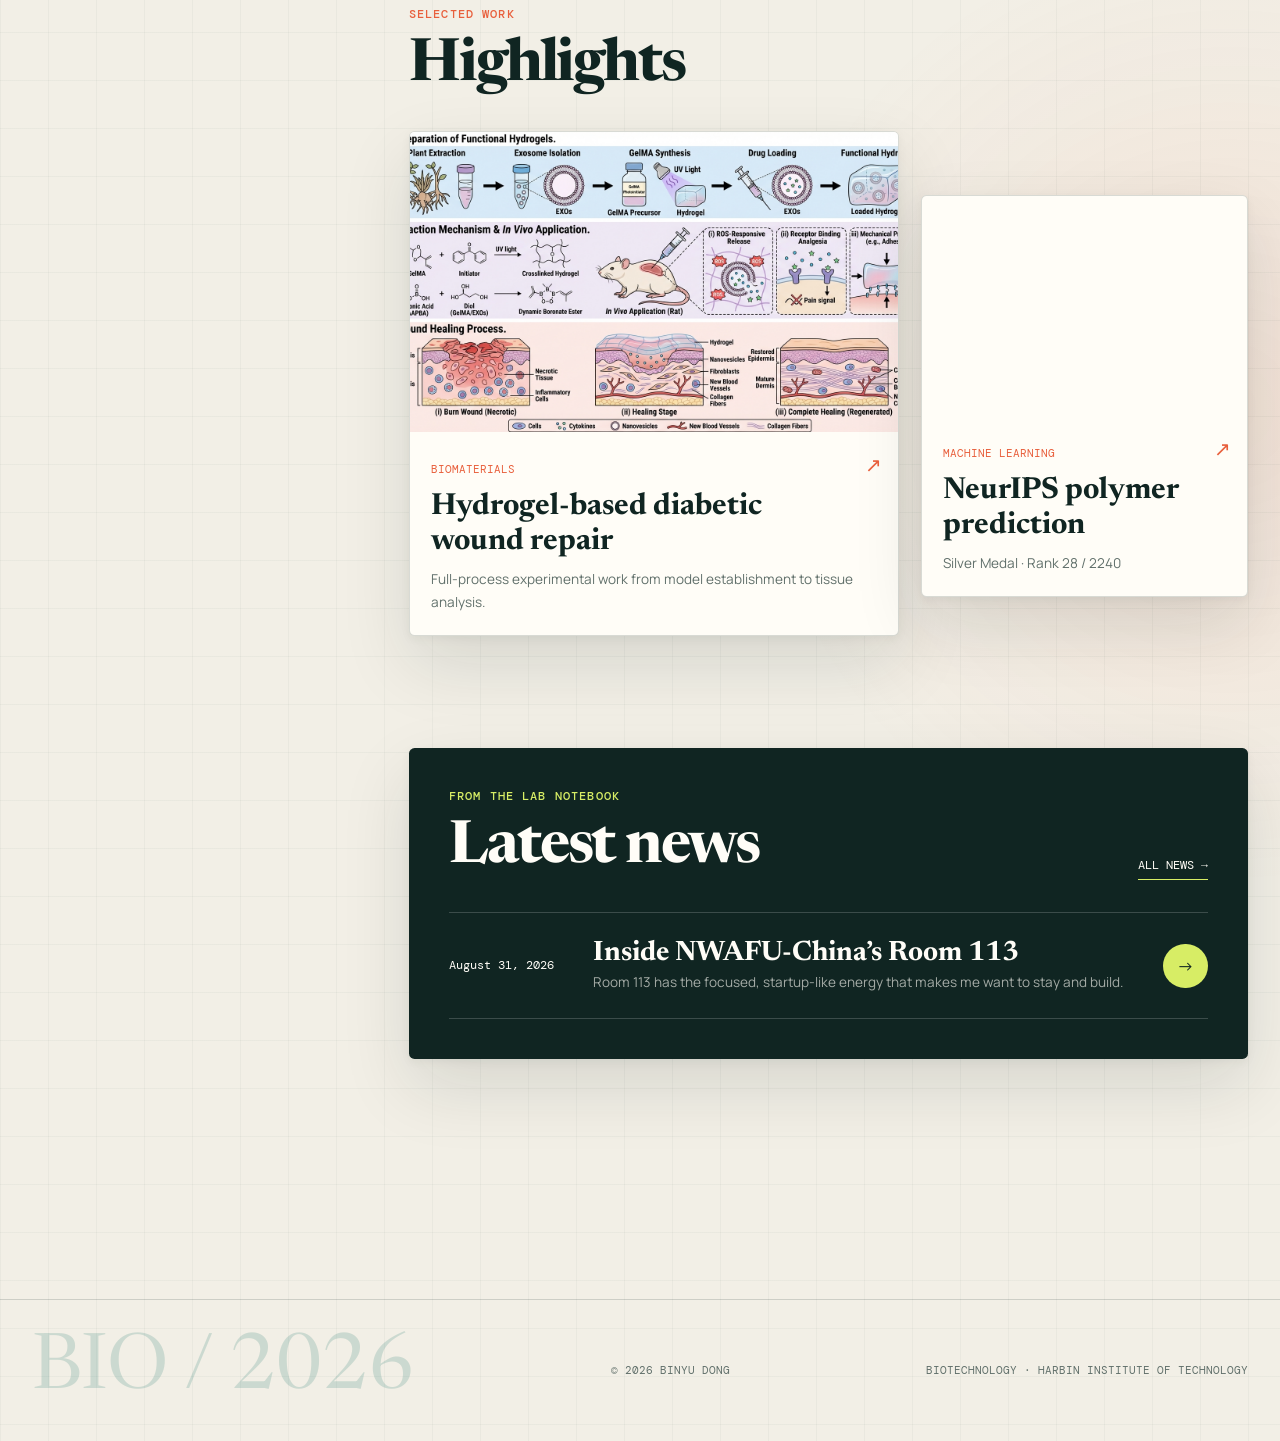
==== commit cb8c861c: "Add NWAFU iGEM Room 113 visit news" ====
--- a/index.html
+++ b/index.html
@@ -29,7 +29,7 @@
 
   <main id="content" class="home-shell">
     <aside class="profile-card">
-      <img src="static/picture/person-natural.jpg" alt="Binyu Dong holding a saxophone on stage" width="930" height="1400" fetchpriority="high">
+      <img src="static/picture/binyu-saxophone-portrait.jpg?v=20260827" alt="Binyu Dong holding a saxophone on stage" width="930" height="1400" fetchpriority="high">
       <div>
         <p class="eyebrow">Undergraduate Researcher</p>
         <h2>Binyu Dong<br><span>董滨语</span></h2>
@@ -93,7 +93,7 @@
           <div><p class="section-kicker">From the lab notebook</p><h2>Latest news</h2></div>
           <a href="news.html">All news →</a>
         </div>
-        <a class="news-preview-card" href="news.html#synbio-silver-medal"><time datetime="2026-08-23">August 23, 2026</time><div><h3>Silver Medal at SynBio Challenges 2026</h3><p>Thrilled to receive the Silver Medal—see you on the iGEM stage in Paris.</p></div><span>→</span></a>
+        <a class="news-preview-card" href="news.html#nwafu-room-113"><time datetime="2026-08-31">August 31, 2026</time><div><h3>Inside NWAFU-China’s Room 113</h3><p>Room 113 has the focused, startup-like energy that makes me want to stay and build.</p></div><span>→</span></a>
       </section>
     </article>
   </main>
--- a/static/css/design.css
+++ b/static/css/design.css
@@ -125,6 +125,9 @@
 .news-date time,.news-date span { display: block; font-family: var(--mono); font-size: .72rem; line-height: 1.55; text-transform: uppercase; }
 .news-date span { margin-top: .5rem; color: var(--coral); }
 .news-entry article > p { max-width: 760px; color: var(--muted); font-size: 1.05rem; }
+.news-actions { display: flex; gap: .75rem; flex-wrap: wrap; margin-top: 1.4rem; }
+.news-link { display: inline-flex; align-items: center; min-height: 44px; padding: .7rem 1rem; color: var(--bright); background: var(--ink); border: 1px solid var(--ink); border-radius: .25rem; font-family: var(--mono); font-size: .68rem; font-weight: 500; letter-spacing: .04em; text-decoration: none; text-transform: uppercase; transition: color 160ms ease, background 160ms ease, transform 160ms ease; }
+.news-link:hover { color: var(--ink); background: var(--acid); border-color: var(--acid); transform: translateY(-2px); }
 .news-images { display: grid; grid-template-columns: repeat(2,1fr); gap: 1rem; margin-top: 2rem; }
 .news-images img { width: 100%; height: 300px; object-fit: cover; background: var(--bright); border: 1px solid var(--line); border-radius: 1rem; box-shadow: var(--shadow); }
 .logo-images img { padding: 2rem; object-fit: contain; }
@@ -346,7 +349,7 @@
   clip-path: polygon(3% 8%,100% 0,96% 92%,0 100%);
 }
 .profile-card::after { right: -1.4rem; bottom: -1.4rem; opacity: .55; }
-.profile-card img { height: auto; aspect-ratio: 4/5; object-position: center 42%; border-radius: .2rem; filter: saturate(.88) contrast(1.04); }
+.profile-card img { height: auto; aspect-ratio: 1; object-position: center 42%; border-radius: .45rem; filter: saturate(.88) contrast(1.04); }
 .profile-card h2 { font-size: 2.35rem; letter-spacing: -.03em; }
 .profile-details li { padding-left: 1rem; border-left: 2px solid rgba(232,95,60,.35); }
 
@@ -481,6 +484,10 @@
 .news-images img { height: 390px; border-radius: .35rem; filter: saturate(.92); transition: filter 240ms ease, transform 240ms ease; }
 .news-images img:nth-child(2) { margin-top: 3.5rem; }
 .news-images img:hover { z-index: 1; filter: saturate(1.08); transform: translateY(-5px); }
+.nwafu-gallery { grid-template-columns: minmax(220px,.72fr) minmax(0,1.28fr); align-items: start; }
+.nwafu-gallery img { height: auto; }
+.nwafu-gallery img:first-child { aspect-ratio: 3/4; object-position: center; }
+.nwafu-gallery img:nth-child(2) { aspect-ratio: 16/9; object-position: center; }
 .logo-images { grid-template-columns: repeat(2,1fr); }
 .logo-images img:nth-child(2) { margin-top: 0; }
 
@@ -640,7 +647,7 @@
   .home-shell { grid-template-columns: 1fr; gap: 3.5rem; padding-top: 2.5rem; }
   .profile-card { position: static; display: grid; grid-template-columns: 180px 1fr; gap: 1.4rem; max-width: 720px; border-radius: .35rem; transform: none; }
   .profile-card::after { display: none; }
-  .profile-card img { height: 225px; object-fit: cover; }
+  .profile-card img { height: auto; aspect-ratio: 1; object-fit: cover; }
   .profile-card > div { align-self: center; }
   .hero { min-height: 590px; }
 }
